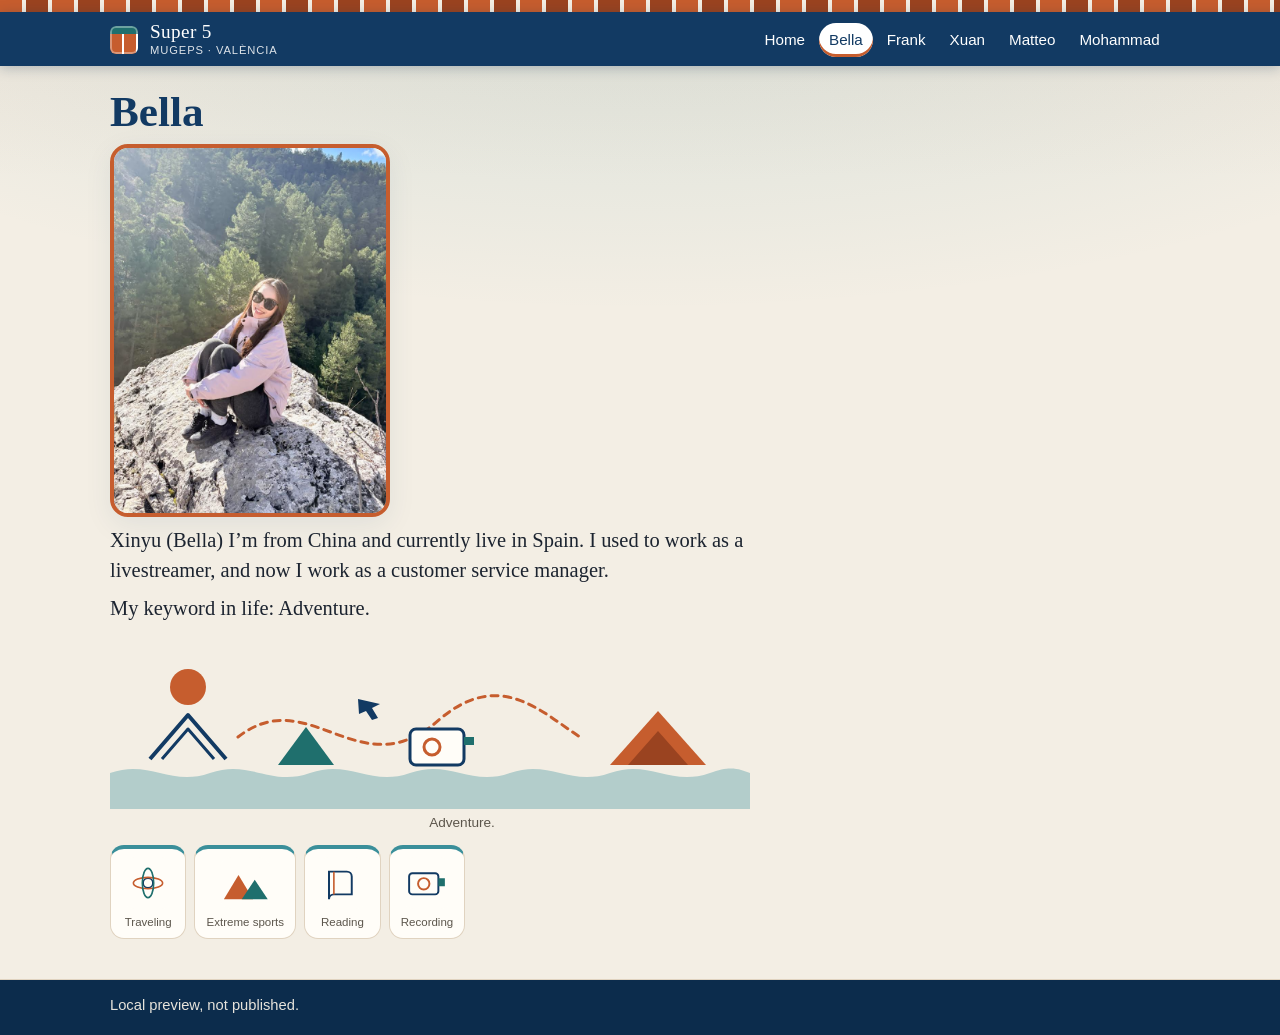
==== bella.html @ 3cc77526 "Publish the Super 5 site" ====
<!DOCTYPE html>
<html lang="en">
<head>
  <meta charset="UTF-8">
  <meta name="viewport" content="width=device-width, initial-scale=1">
  <title>Bella · Super 5</title>
  <link rel="stylesheet" href="styles.css?v=20261003-1500">
</head>
<body>
  <div class="tile-bar" aria-hidden="true"></div>
  <header class="site-header">
    <div class="header-inner">
      <a class="brand" href="index.html">
        <span class="brand-mark" aria-hidden="true"></span>
        <span>
          <span class="brand-name">Super 5</span>
          <span class="brand-sub">MUGEPS · València</span>
        </span>
      </a>
      <nav class="site-nav" aria-label="People">
        <ul>
          <li><a href="index.html">Home</a></li>
          <li><a href="bella.html" aria-current="page">Bella</a></li>
          <li><a href="frank.html">Frank</a></li>
          <li><a href="xuan.html">Xuan</a></li>
          <li><a href="matteo.html">Matteo</a></li>
          <li><a href="mohammed.html">Mohammad</a></li>
        </ul>
      </nav>
    </div>
  </header>

  <main class="wrap">
    <article class="person-page">
      <h1>Bella</h1>
      <img class="face" src="assets/bella-face.png" alt="Bella">
      <p class="voice">Xinyu (Bella) I’m from China and currently live in Spain. I used to work as a livestreamer, and now I work as a customer service manager.</p>
      <p class="voice">My keyword in life: Adventure.</p>
          <svg class="motif" viewBox="0 0 640 168" aria-hidden="true">
      <path d="M0 132 C40 118 60 146 100 132 C140 118 160 146 200 132 C240 118 260 146 300 132 C340 118 360 146 400 132 C440 118 460 146 500 132 C540 118 560 146 600 132 C620 124 630 128 640 132 V168 H0 Z" fill="#3a8f9a" opacity="0.35"/>
      <circle cx="78" cy="46" r="18" fill="#c65d2e"/>
      <path d="M40 118 L78 74 L116 118" fill="none" stroke="#123a63" stroke-width="4" stroke-linejoin="round"/>
      <path d="M52 118 L78 88 L104 118" fill="none" stroke="#123a63" stroke-width="3" stroke-linejoin="round"/>
      <path d="M128 96 C200 40 250 150 330 78 C390 28 430 70 470 96" fill="none" stroke="#c65d2e" stroke-width="3" stroke-dasharray="7 6" stroke-linecap="round"/>
      <path d="M248 58 l22 5 -8 4 6 10 -6 2 -6 -9 -7 3 z" fill="#123a63"/>
      <rect x="300" y="88" width="54" height="36" rx="6" fill="#fffdf8" stroke="#123a63" stroke-width="3"/>
      <circle cx="322" cy="106" r="8" fill="none" stroke="#c65d2e" stroke-width="3"/>
      <path d="M354 96 h10 v8 h-10 z" fill="#1f6f6d"/>
      <path d="M500 124 L548 70 L596 124 Z" fill="#c65d2e"/>
      <path d="M518 124 L548 90 L578 124 Z" fill="#9a4320"/>
      <path d="M168 124 L196 86 L224 124 Z" fill="#1f6f6d"/>
    </svg>
      <p class="icon-hint">Adventure.</p>
<ul class="board-boxes">
        <li><svg role="img" aria-label="Traveling" class="mini" viewBox="0 0 64 64"><circle cx="32" cy="32" r="6" fill="none" stroke="#123a63" stroke-width="2"/><ellipse cx="32" cy="32" rx="18" ry="7" fill="none" stroke="#c65d2e" stroke-width="2"/><ellipse cx="32" cy="32" rx="7" ry="18" fill="none" stroke="#1f6f6d" stroke-width="2"/></svg><span>Traveling</span></li>
        <li><svg role="img" aria-label="Extreme sports" class="mini" viewBox="0 0 64 64"><path d="M6 52 L24 22 L42 52 Z" fill="#c65d2e"/><path d="M28 52 L44 28 L60 52 Z" fill="#1f6f6d"/></svg><span>Extreme sports</span></li>
        <li><svg role="img" aria-label="Reading" class="mini" viewBox="0 0 64 64"><path d="M16 18 h22 a6 6 0 0 1 6 6 v22 H22 a6 6 0 0 0-6 6 z" fill="none" stroke="#123a63" stroke-width="2.4"/><path d="M22 18 v28" stroke="#c65d2e" stroke-width="2"/></svg><span>Reading</span></li>
        <li><svg role="img" aria-label="Recording" class="mini" viewBox="0 0 64 64"><rect x="10" y="20" width="36" height="26" rx="4" fill="#fffdf8" stroke="#123a63" stroke-width="2.4"/><circle cx="28" cy="33" r="7" fill="none" stroke="#c65d2e" stroke-width="2.4"/><path d="M46 26 h8 v10 h-8 z" fill="#1f6f6d"/></svg><span>Recording</span></li>
      </ul>
    </article>
  </main>

  <footer class="site-footer">
    <p>Local preview, not published.</p>
  </footer>

</body>
</html>
---- styles.css ----
:root {
  --sand: #f3eee4;
  --sand-deep: #e7dccb;
  --paper: #fffdf8;
  --ink: #1c2430;
  --muted: #5c564c;
  --blue: #123a63;
  --blue-deep: #0c2c4c;
  --white: #ffffff;
  --tile: #c65d2e;
  --tile-deep: #9a4320;
  --teal: #1f6f6d;
  --teal-soft: #d5ebe7;
  --sea: #3a8f9a;
  --line: #e0d3c0;
  --shadow: 0 8px 28px rgba(18, 58, 99, 0.08);
}

* { box-sizing: border-box; }
html { scroll-behavior: smooth; }

body {
  margin: 0;
  color: var(--ink);
  background:
    radial-gradient(ellipse 80% 40% at 50% -10%, rgba(58, 143, 154, 0.18), transparent),
    linear-gradient(180deg, rgba(198, 93, 46, 0.06), transparent 180px),
    var(--sand);
  font-family: "Segoe UI", "Helvetica Neue", Arial, sans-serif;
  font-size: 1.05rem;
  line-height: 1.55;
}

a { color: var(--blue); }
a:hover { color: var(--tile-deep); }

.tile-bar {
  height: 12px;
  background:
    repeating-linear-gradient(
      90deg,
      var(--tile) 0 22px,
      #f3eee4 22px 26px,
      var(--tile-deep) 26px 48px,
      #f3eee4 48px 52px
    );
}

.site-header {
  background: var(--blue);
  color: var(--white);
  position: sticky;
  top: 0;
  z-index: 40;
  box-shadow: 0 2px 12px rgba(12, 44, 76, 0.25);
}

.header-inner {
  max-width: 1100px;
  margin: 0 auto;
  padding: 0.85rem 1.25rem 0.7rem;
  display: flex;
  flex-wrap: wrap;
  gap: 0.75rem 1.5rem;
  align-items: center;
  justify-content: space-between;
}

.brand {
  display: flex;
  gap: 0.75rem;
  align-items: center;
  color: var(--white);
  text-decoration: none;
}
.brand:hover { color: var(--white); }

.brand-mark {
  width: 42px;
  height: 42px;
  border-radius: 6px;
  background:
    linear-gradient(var(--teal) 0 8px, transparent 8px),
    linear-gradient(90deg, var(--tile) 0 12px, transparent 12px 14px, var(--tile) 14px 26px, transparent 26px 28px, #f2c9a8 28px);
  background-color: var(--white);
  box-shadow: inset 0 0 0 2px rgba(255, 255, 255, 0.35);
  flex: none;
}

.brand-name {
  display: block;
  font-family: Palatino, "Palatino Linotype", Georgia, serif;
  font-size: 1.45rem;
  letter-spacing: 0.02em;
  line-height: 1.1;
}
.brand-sub {
  display: block;
  font-size: 0.78rem;
  letter-spacing: 0.08em;
  text-transform: uppercase;
  opacity: 0.85;
}

.site-nav ul {
  display: flex;
  flex-wrap: wrap;
  gap: 0.35rem 0.2rem;
  list-style: none;
  margin: 0;
  padding: 0;
}
.site-nav a {
  color: var(--white);
  text-decoration: none;
  display: inline-block;
  padding: 0.35rem 0.65rem;
  border-radius: 999px;
  font-size: 0.95rem;
}
.site-nav a:hover { background: rgba(255, 255, 255, 0.12); color: var(--white); }
.site-nav a[aria-current="page"] {
  background: var(--white);
  color: var(--blue);
  box-shadow: inset 0 -3px 0 var(--tile);
}

.wrap {
  max-width: 1100px;
  margin: 0 auto;
  padding: 1.25rem 1.25rem 2.5rem;
}

/* —— Home: group photo first —— */
.group-hero {
  margin: 0 0 1.25rem;
  border-radius: 18px;
  overflow: hidden;
  border: 1px solid var(--line);
  box-shadow: var(--shadow);
  background: var(--paper);
  position: relative;
}
.group-hero img {
  display: block;
  width: 100%;
  height: auto;
  max-height: min(72vh, 640px);
  object-fit: cover;
  object-position: center 28%;
}
.group-hero .caption {
  position: absolute;
  left: 0; right: 0; bottom: 0;
  padding: 1.4rem 1.25rem 1rem;
  background: linear-gradient(transparent, rgba(12, 44, 76, 0.82));
  color: var(--white);
}
.group-hero .caption h1 {
  margin: 0;
  color: var(--white);
  font-size: clamp(1.8rem, 4vw, 2.6rem);
}
.group-hero .caption p {
  margin: 0.35rem 0 0;
  opacity: 0.95;
  max-width: 40rem;
}

.team-intro {
  background: var(--paper);
  border: 1px solid var(--line);
  border-radius: 14px;
  padding: 1.1rem 1.3rem;
  margin-bottom: 1.25rem;
  border-left: 6px solid var(--teal);
}
.team-intro p { margin: 0.35rem 0 0; }
.team-intro p:first-child { margin-top: 0; }
.credit-line {
  margin-top: 0.85rem;
  padding: 0.75rem 0.9rem;
  background: var(--teal-soft);
  border-radius: 10px;
  font-size: 0.98rem;
  color: var(--blue-deep);
}

/* People cards */
.people-grid {
  display: grid;
  grid-template-columns: repeat(auto-fit, minmax(190px, 1fr));
  gap: 1rem;
  margin: 0;
  padding: 0;
  list-style: none;
}
.person-card {
  display: flex;
  flex-direction: column;
  align-items: center;
  text-align: center;
  text-decoration: none;
  color: var(--ink);
  background: var(--paper);
  border: 1px solid var(--line);
  border-radius: 16px;
  padding: 1.15rem 0.9rem 1rem;
  box-shadow: var(--shadow);
  transition: transform 0.15s ease, border-color 0.15s ease;
}
.person-card:hover {
  transform: translateY(-3px);
  border-color: var(--tile);
  color: var(--ink);
}
.person-card .mono {
  width: 72px;
  height: 72px;
  border-radius: 50%;
  display: grid;
  place-items: center;
  font-family: Palatino, Georgia, serif;
  font-size: 1.35rem;
  color: var(--white);
  background: var(--blue);
  border: 3px solid var(--tile);
  margin-bottom: 0.7rem;
}
.person-card .mono.b { background: #1a4a72; }
.person-card .mono.x { background: #0e5a58; }
.person-card .mono.m { background: #8a3d1a; }
.person-card .mono.h { background: #123a63; }
.person-card .mono.f { background: #2a6b74; }
.person-card .who {
  font-family: Palatino, Georgia, serif;
  color: var(--blue);
  font-size: 1.2rem;
  font-weight: 600;
}
.person-card .aka { color: var(--muted); font-size: 0.9rem; margin-top: 0.15rem; }
.person-card .tagline {
  margin-top: 0.45rem;
  font-size: 0.88rem;
  color: var(--muted);
  line-height: 1.35;
}
.person-card .go {
  margin-top: 0.65rem;
  font-size: 0.85rem;
  font-weight: 700;
  color: var(--tile);
  letter-spacing: 0.04em;
  text-transform: uppercase;
}

.section-label {
  font-family: Palatino, Georgia, serif;
  color: var(--blue);
  font-size: 1.5rem;
  margin: 1.6rem 0 0.75rem;
}

/* Task cards — short & visual */
.task-grid {
  display: grid;
  grid-template-columns: repeat(auto-fit, minmax(260px, 1fr));
  gap: 1rem;
}
.task-card {
  background: var(--paper);
  border: 1px solid var(--line);
  border-radius: 16px;
  padding: 1.1rem 1.15rem 1.15rem;
  border-top: 5px solid var(--tile);
  box-shadow: var(--shadow);
  display: flex;
  flex-direction: column;
  gap: 0.55rem;
}
.task-card .num {
  font-family: Palatino, Georgia, serif;
  color: var(--tile);
  font-size: 1.6rem;
  line-height: 1;
}
.task-card h3 {
  margin: 0;
  font-size: 1.15rem;
  color: var(--blue);
}
.task-card ul {
  margin: 0;
  padding-left: 1.1rem;
  color: var(--ink);
  font-size: 0.95rem;
}
.task-card li { margin: 0.2rem 0; }
.task-card .risks {
  margin-top: auto;
  padding: 0.5rem 0.65rem;
  background: #f8ebe3;
  border-radius: 8px;
  font-size: 0.88rem;
  color: var(--tile-deep);
}

/* Member pages */
.member-hero {
  display: grid;
  grid-template-columns: 1fr;
  gap: 1rem;
  margin-bottom: 1.25rem;
}
@media (min-width: 720px) {
  .member-hero {
    grid-template-columns: 1.1fr 0.9fr;
    align-items: stretch;
  }
}
.member-face {
  background: var(--paper);
  border: 1px solid var(--line);
  border-radius: 16px;
  overflow: hidden;
  box-shadow: var(--shadow);
  position: relative;
  min-height: 220px;
}
.member-face img {
  display: block;
  width: 100%;
  height: 100%;
  min-height: 240px;
  object-fit: cover;
  object-position: center 30%;
}
.member-face .face-note {
  position: absolute;
  bottom: 0; left: 0; right: 0;
  padding: 0.55rem 0.8rem;
  background: rgba(12, 44, 76, 0.75);
  color: #fff;
  font-size: 0.85rem;
}
.member-id {
  background: var(--paper);
  border: 1px solid var(--line);
  border-radius: 16px;
  padding: 1.25rem 1.3rem;
  box-shadow: var(--shadow);
  border-top: 6px solid var(--teal);
  display: flex;
  flex-direction: column;
  justify-content: center;
}
.member-id .mono-row {
  display: flex;
  gap: 1rem;
  align-items: center;
}
.monogram {
  width: 84px;
  height: 84px;
  border-radius: 50%;
  background: var(--blue);
  color: var(--white);
  display: grid;
  place-items: center;
  font-family: Palatino, Georgia, serif;
  font-size: 1.55rem;
  letter-spacing: 0.04em;
  border: 4px solid var(--tile);
  flex: none;
}
.kicker {
  margin: 0;
  color: var(--teal);
  letter-spacing: 0.08em;
  text-transform: uppercase;
  font-size: 0.78rem;
  font-weight: 700;
}
h1, h2, h3 {
  font-family: Palatino, "Palatino Linotype", Georgia, serif;
  color: var(--blue);
  line-height: 1.2;
  font-weight: 600;
}
h1 { margin: 0 0 0.25rem; font-size: 2rem; }
h2 { margin: 0 0 0.75rem; font-size: 1.4rem; }
.lede { margin: 0; color: var(--muted); }
.builder {
  background: var(--teal-soft);
  border-left: 4px solid var(--teal);
  padding: 0.7rem 0.85rem;
  border-radius: 0 10px 10px 0;
  margin: 1rem 0 0;
  font-size: 0.95rem;
}
.builder a { font-weight: 600; }

.panel {
  margin-top: 1.15rem;
  background: var(--paper);
  border: 1px solid var(--line);
  border-radius: 16px;
  padding: 1.2rem 1.25rem 1.3rem;
  box-shadow: var(--shadow);
}

/* —— Mind-maps —— */
.mindmap {
  position: relative;
  padding: 0.5rem 0 0.25rem;
}
.mm-path {
  display: flex;
  flex-wrap: wrap;
  align-items: center;
  gap: 0.35rem 0;
  justify-content: center;
  margin: 0.5rem 0 1rem;
}
.mm-node {
  display: inline-flex;
  align-items: center;
  justify-content: center;
  text-align: center;
  padding: 0.55rem 0.85rem;
  border-radius: 12px;
  background: var(--blue);
  color: var(--white);
  font-weight: 600;
  font-size: 0.92rem;
  line-height: 1.25;
  max-width: 11rem;
  box-shadow: 0 2px 0 rgba(0,0,0,0.08);
}
.mm-node.hub {
  background: var(--tile);
  font-size: 1rem;
  max-width: 13rem;
  padding: 0.7rem 1rem;
}
.mm-node.soft {
  background: var(--teal);
}
.mm-node.light {
  background: var(--sand-deep);
  color: var(--blue-deep);
  border: 1px solid var(--line);
  font-weight: 500;
}
.mm-arrow {
  color: var(--tile);
  font-size: 1.35rem;
  font-weight: 700;
  padding: 0 0.25rem;
  flex: none;
}
.mm-branches {
  display: flex;
  flex-wrap: wrap;
  gap: 0.5rem;
  justify-content: center;
  margin: 0.4rem 0 0.6rem;
}
.mm-branch {
  background: var(--sand);
  border: 1px solid var(--line);
  border-radius: 999px;
  padding: 0.35rem 0.8rem;
  font-size: 0.9rem;
  color: var(--blue-deep);
}
.mm-branch.accent {
  background: #f8ebe3;
  border-color: #e8c4ae;
  color: var(--tile-deep);
}
.mm-label {
  text-align: center;
  font-size: 0.8rem;
  letter-spacing: 0.06em;
  text-transform: uppercase;
  color: var(--muted);
  font-weight: 700;
  margin: 0.85rem 0 0.35rem;
}
.mm-rail {
  display: grid;
  gap: 0;
  margin: 0.5rem auto;
  max-width: 520px;
}
.mm-step {
  display: grid;
  grid-template-columns: 36px 1fr;
  gap: 0.75rem;
  align-items: stretch;
}
.mm-step .rail {
  display: flex;
  flex-direction: column;
  align-items: center;
}
.mm-step .dot {
  width: 16px;
  height: 16px;
  border-radius: 50%;
  background: var(--tile);
  border: 3px solid var(--paper);
  box-shadow: 0 0 0 2px var(--tile);
  flex: none;
  z-index: 1;
}
.mm-step .line {
  width: 3px;
  flex: 1;
  min-height: 18px;
  background: var(--sand-deep);
}
.mm-step:last-child .line { display: none; }
.mm-step .card {
  background: var(--sand);
  border: 1px solid var(--line);
  border-radius: 12px;
  padding: 0.55rem 0.85rem;
  margin-bottom: 0.55rem;
  font-weight: 600;
  color: var(--blue-deep);
}
.mm-step .card small {
  display: block;
  font-weight: 500;
  color: var(--muted);
  margin-top: 0.15rem;
}
.interest-cloud {
  display: flex;
  flex-wrap: wrap;
  gap: 0.45rem;
  justify-content: center;
  margin-top: 0.5rem;
}
.interest-cloud span {
  background: var(--teal-soft);
  color: var(--teal);
  border: 1px solid #b7d9d4;
  border-radius: 999px;
  padding: 0.35rem 0.75rem;
  font-size: 0.9rem;
  font-weight: 600;
}
.interest-cloud span.wide {
  background: var(--sand);
  color: var(--blue);
  border-color: var(--line);
}
blockquote.quote {
  margin: 1rem 0 0;
  padding: 0.9rem 1.1rem;
  background: var(--sand);
  border-left: 4px solid var(--tile);
  font-family: Palatino, Georgia, serif;
  font-size: 1.3rem;
  color: var(--blue-deep);
}

.chips {
  display: flex;
  flex-wrap: wrap;
  gap: 0.4rem;
  margin: 0.4rem 0 0;
  padding: 0;
  list-style: none;
}
.chips li {
  background: var(--sand);
  border: 1px solid var(--line);
  border-radius: 999px;
  padding: 0.25rem 0.75rem;
  font-size: 0.95rem;
}

/* —— Interactive map —— */
.map-controls {
  display: flex;
  flex-wrap: wrap;
  gap: 0.5rem;
  align-items: center;
  margin: 0.5rem 0 0.75rem;
}
.map-controls button {
  appearance: none;
  border: 1px solid var(--line);
  background: var(--sand);
  color: var(--blue-deep);
  border-radius: 999px;
  padding: 0.4rem 0.9rem;
  font: inherit;
  font-size: 0.92rem;
  font-weight: 600;
  cursor: pointer;
}
.map-controls button:hover { border-color: var(--tile); }
.map-controls button.active {
  background: var(--blue);
  color: var(--white);
  border-color: var(--blue);
}
.map-controls button.zoom {
  width: 2.2rem;
  height: 2.2rem;
  padding: 0;
  border-radius: 8px;
  font-size: 1.2rem;
  line-height: 1;
}
.map-stage {
  position: relative;
  overflow: hidden;
  background: #d7eeeb;
  border: 1px solid var(--line);
  border-radius: 14px;
  height: min(62vh, 520px);
  cursor: grab;
  touch-action: none;
  user-select: none;
}
.map-stage.dragging { cursor: grabbing; }
.map-stage svg {
  display: block;
  width: 100%;
  height: 100%;
  transform-origin: 0 0;
}
.map-tooltip {
  position: absolute;
  pointer-events: none;
  z-index: 5;
  background: rgba(12, 44, 76, 0.92);
  color: #fff;
  padding: 0.45rem 0.7rem;
  border-radius: 8px;
  font-size: 0.88rem;
  max-width: 220px;
  transform: translate(-50%, calc(-100% - 10px));
  opacity: 0;
  transition: opacity 0.12s ease;
  box-shadow: 0 4px 14px rgba(0,0,0,0.2);
}
.map-tooltip.show { opacity: 1; }
.map-tooltip .kind {
  display: block;
  font-size: 0.72rem;
  letter-spacing: 0.06em;
  text-transform: uppercase;
  opacity: 0.8;
  margin-bottom: 0.1rem;
}
.map-stage.layer-lived .visit-layer { display: none; }
.map-stage.layer-visits .lived-layer { display: none; }
.map-stage circle.place {
  cursor: pointer;
  transition: r 0.12s ease;
}
.map-stage circle.place:hover,
.map-stage circle.place:focus {
  stroke-width: 2.5;
}
.legend {
  display: flex;
  flex-wrap: wrap;
  gap: 0.8rem 1.2rem;
  margin: 0.7rem 0 0;
  padding: 0;
  list-style: none;
  color: var(--muted);
  font-size: 0.95rem;
}
.swatch {
  display: inline-block;
  width: 1.1rem;
  height: 0.35rem;
  margin-right: 0.35rem;
  vertical-align: middle;
  border-radius: 2px;
}
.swatch.lived { background: #0c3d73; }
.swatch.visit { background: transparent; border-top: 2px dashed #1f6f6d; height: 0; width: 1.3rem; }
.dot-legend {
  display: inline-block;
  width: 0.65rem;
  height: 0.65rem;
  border-radius: 50%;
  margin-right: 0.35rem;
  vertical-align: middle;
}
.dot-legend.lived { background: #c65d2e; }
.dot-legend.visit { background: #1f6f6d; }
.note { color: var(--muted); font-size: 0.95rem; }
.visit-list details {
  margin-top: 0.75rem;
  border: 1px solid var(--line);
  border-radius: 10px;
  padding: 0.5rem 0.85rem;
  background: var(--sand);
}
.visit-list summary {
  cursor: pointer;
  font-weight: 700;
  color: var(--blue);
}
.visit-list ol {
  margin: 0.5rem 0 0.25rem;
  padding-left: 1.2rem;
  font-size: 0.92rem;
}
.visit-list li { margin: 0.2rem 0; }

.site-footer {
  border-top: 1px solid var(--line);
  background: var(--blue-deep);
  color: #f3eee4;
}
.site-footer p {
  max-width: 1100px;
  margin: 0 auto;
  padding: 0.9rem 1.25rem 1.1rem;
  font-size: 0.92rem;
}
.site-footer strong { color: var(--white); font-weight: 600; }

@media (max-width: 560px) {
  .mm-node { max-width: 9rem; font-size: 0.85rem; }
  .group-hero img { max-height: 48vh; }
}

/* —— One calm page —— */
.site-header .header-inner {
  padding: 0.55rem 1.25rem 0.45rem;
}
.brand-mark {
  width: 28px;
  height: 28px;
}
.brand-name { font-size: 1.2rem; }
.brand-sub { font-size: 0.7rem; }

.group-hero {
  margin: 0.35rem 0 2.2rem;
  border-radius: 20px;
}
.group-hero img {
  max-height: none;
  height: auto;
  object-fit: contain;
  object-position: center;
}

.members {
  display: flex;
  flex-direction: column;
  gap: 1.35rem;
}
section.member {
  scroll-margin-top: 4.5rem;
  background: var(--paper);
  border: 1px solid var(--line);
  border-radius: 18px;
  padding: 1.35rem 1.4rem 1.45rem;
  box-shadow: none;
  border-left: 5px solid var(--tile);
}
section.member h2 {
  margin: 0 0 0.45rem;
  font-size: 1.65rem;
}
.voice {
  margin: 0.35rem 0 0;
  max-width: 40rem;
  font-family: Palatino, "Palatino Linotype", Georgia, serif;
  font-size: 1.2rem;
  line-height: 1.45;
  color: var(--ink);
}
section.member .chips {
  margin-top: 0.85rem;
  justify-content: flex-start;
}
section.member .chips li {
  background: #f8ebe3;
  border-color: #e8c4ae;
  color: var(--tile-deep);
  font-weight: 600;
}
.travel {
  margin-top: 1.35rem;
  padding-top: 0.4rem;
}
.travel h3 {
  margin: 0 0 0.2rem;
  font-size: 1.15rem;
}
.travel .note { margin: 0 0 0.7rem; }

.together {
  margin-top: 2.6rem;
  scroll-margin-top: 4.5rem;
}
.together > h2 {
  font-size: 1.7rem;
  margin-bottom: 0.9rem;
}
.fact-row {
  display: grid;
  grid-template-columns: 1fr;
  gap: 0.85rem;
}
@media (min-width: 800px) {
  .fact-row { grid-template-columns: repeat(3, 1fr); }
}
.fact {
  background: var(--paper);
  border-radius: 16px;
  padding: 1rem 1.05rem 1.1rem;
  border: 1px solid var(--line);
  border-top: 4px solid var(--sea);
}
.fact h3 {
  margin: 0 0 0.45rem;
  font-size: 1.05rem;
  line-height: 1.3;
}
.fact p {
  margin: 0;
  color: var(--ink);
}
.slide-links {
  margin: 1.15rem 0 0;
  display: flex;
  flex-wrap: wrap;
  gap: 0.4rem 1.4rem;
}
.slide-links a {
  font-family: Palatino, Georgia, serif;
  font-size: 1.15rem;
}

.site-footer p { opacity: 0.95; }

/* team arrival + person pages */
.arrive {
  margin: 0 0 1.5rem;
}
.arrive .greet {
  margin: 0;
  font-family: Palatino, "Palatino Linotype", Georgia, serif;
  font-size: clamp(2.1rem, 5vw, 3.4rem);
  line-height: 1.05;
  color: var(--blue);
}
.arrive .who {
  margin: 0.45rem 0 0;
  max-width: 40rem;
  font-size: 1.15rem;
}
.arrive .welcome {
  margin: 0.15rem 0 0;
  font-family: Palatino, "Palatino Linotype", Georgia, serif;
  font-size: 1.45rem;
  color: var(--teal);
}

.members {
  display: grid;
  grid-template-columns: repeat(5, minmax(0, 1fr));
  gap: 0.75rem;
  align-items: stretch;
}
section.member {
  display: flex;
  flex-direction: column;
  min-width: 0;
  padding: 0.9rem 0.8rem 1rem;
}
section.member h2 {
  font-size: 1.15rem;
}
.members .voice {
  font-size: 0.98rem;
}
.members a.more {
  margin-top: auto;
  padding-top: 0.75rem;
  font-weight: 700;
  color: var(--tile-deep);
  text-decoration: none;
}
.members a.more:hover { text-decoration: underline; }

.photo-note,
.no-photo {
  margin: 0.55rem 0 0;
  color: var(--muted);
  font-size: 0.92rem;
}
.no-photo {
  display: inline-block;
  padding: 0.65rem 0.85rem;
  border: 1px dashed var(--line);
  border-radius: 12px;
  background: var(--paper);
}

.person-page { max-width: 44rem; }
.person-page h1 { font-size: clamp(2rem, 4vw, 2.7rem); }
.person-page .voice { font-size: 1.28rem; margin-top: 0.55rem; }
.face {
  display: block;
  width: min(100%, 280px);
  aspect-ratio: 3 / 4;
  height: auto;
  object-fit: cover;
  object-position: center 18%;
  margin: 0.35rem 0 0.4rem;
  border-radius: 18px;
  border: 4px solid var(--tile);
  box-shadow: var(--shadow);
}
.motif {
  display: block;
  width: min(100%, 640px);
  height: auto;
  margin-top: 1.1rem;
}
.icon-cluster {
  display: flex;
  flex-wrap: wrap;
  gap: 0.7rem 0.85rem;
  margin-top: 1.15rem;
  align-items: flex-start;
}
.icon {
  margin: 0;
  display: flex;
  flex-direction: column;
  align-items: center;
  gap: 0.2rem;
  width: 4.4rem;
}
.icon figcaption,
.icon-hint {
  margin: 0;
  font-size: 0.72rem;
  line-height: 1.2;
  color: var(--muted);
  text-align: center;
}
.icon-hint { margin-top: 0.35rem; font-size: 0.85rem; }
.glyph {
  width: 58px;
  height: 58px;
  background: var(--paper);
  border: 1px solid var(--line);
  border-radius: 16px;
  box-shadow: var(--shadow);
}
.person-page .travel { margin-top: 1.6rem; }

@media (max-width: 980px) {
  .members { grid-template-columns: repeat(2, minmax(0, 1fr)); }
}
@media (max-width: 640px) {
  .members { grid-template-columns: 1fr; }
}

.board-boxes {
  display: flex;
  flex-wrap: wrap;
  gap: 0.5rem;
  margin: 0.85rem 0 0;
  padding: 0;
  list-style: none;
}
.board-boxes li {
  margin: 0;
  background: var(--paper);
  border: 1px solid var(--line);
  border-top: 4px solid var(--sea);
  border-radius: 14px;
  padding: 0.5rem 0.7rem;
  font-size: 0.95rem;
}
.member .board-boxes { margin-top: 0.55rem; }
.member .board-boxes li { font-size: 0.82rem; padding: 0.35rem 0.5rem; }
.mind { margin-top: 1.35rem; }
.mind h2 { font-size: 1.25rem; margin: 0.9rem 0 0.3rem; }
.mind p { margin: 0.25rem 0; }

.board-boxes li {
  display: flex;
  align-items: center;
  gap: 0.45rem;
}
.mini {
  width: 52px;
  height: 52px;
  flex: none;
  background: var(--paper);
  border-radius: 14px;
}
.mind h2 {
  display: flex;
  align-items: center;
  gap: 0.45rem;
}
.mind h2 .mini { width: 32px; height: 32px; }

.mind-node { margin: 0.8rem 0 0.2rem; }
.mind-node .mini { width: 58px; height: 58px; }

.board-boxes li { flex-direction: column; }
.board-boxes li span, .mind-node span {
  font-size: 0.72rem;
  line-height: 1.2;
  color: var(--muted);
  text-align: center;
  max-width: 6.2rem;
}
.mind-node { display: flex; flex-direction: column; align-items: flex-start; gap: 0.15rem; }
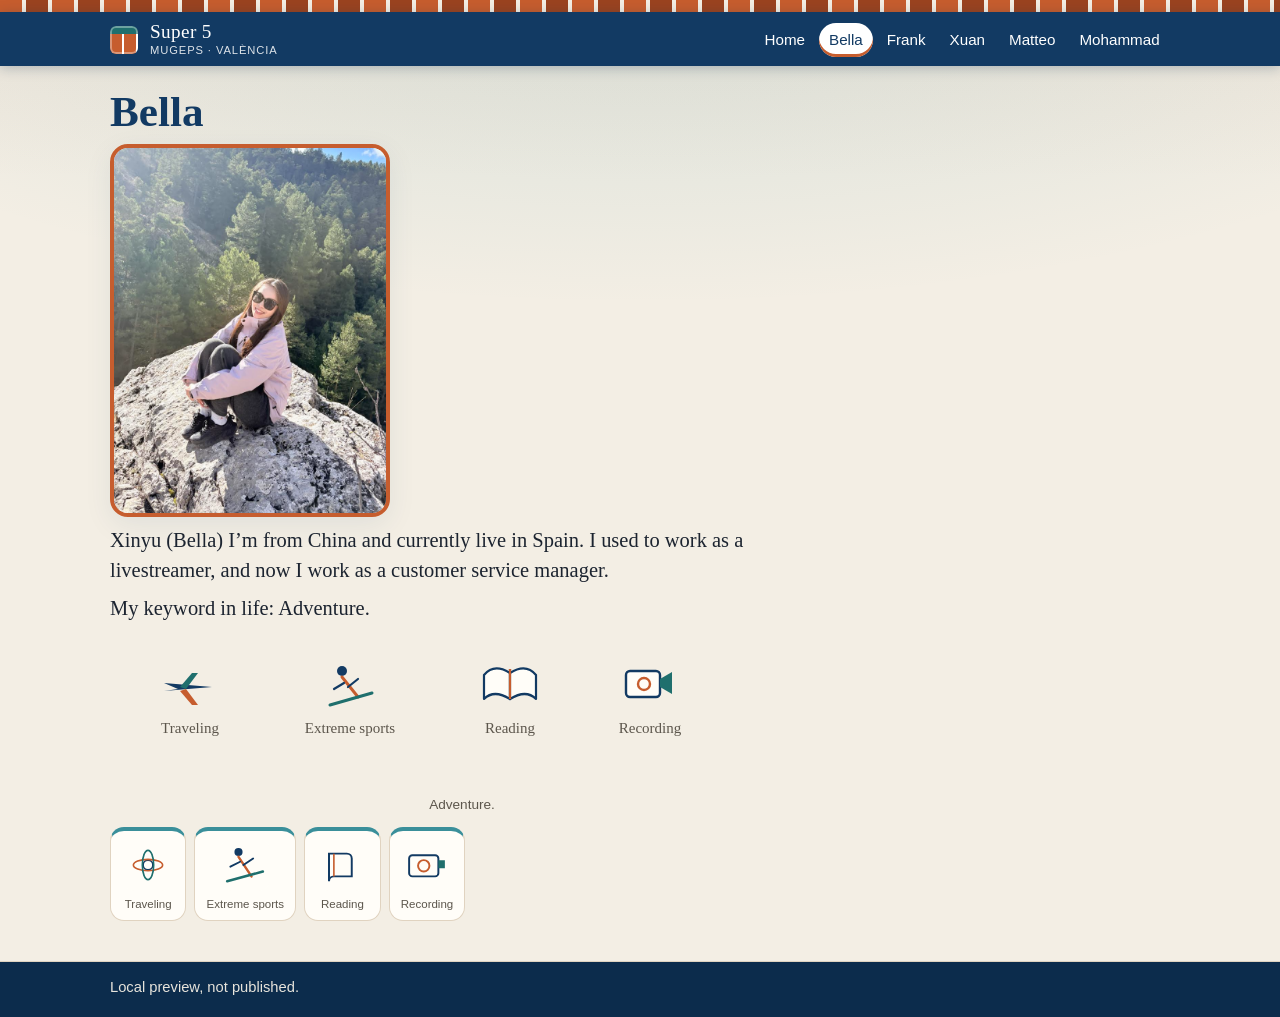
==== commit 65684281: "Use clearer icons on Bella's page" ====
--- a/bella.html
+++ b/bella.html
@@ -36,24 +36,38 @@
       <img class="face" src="assets/bella-face.png" alt="Bella">
       <p class="voice">Xinyu (Bella) I’m from China and currently live in Spain. I used to work as a livestreamer, and now I work as a customer service manager.</p>
       <p class="voice">My keyword in life: Adventure.</p>
-          <svg class="motif" viewBox="0 0 640 168" aria-hidden="true">
-      <path d="M0 132 C40 118 60 146 100 132 C140 118 160 146 200 132 C240 118 260 146 300 132 C340 118 360 146 400 132 C440 118 460 146 500 132 C540 118 560 146 600 132 C620 124 630 128 640 132 V168 H0 Z" fill="#3a8f9a" opacity="0.35"/>
-      <circle cx="78" cy="46" r="18" fill="#c65d2e"/>
-      <path d="M40 118 L78 74 L116 118" fill="none" stroke="#123a63" stroke-width="4" stroke-linejoin="round"/>
-      <path d="M52 118 L78 88 L104 118" fill="none" stroke="#123a63" stroke-width="3" stroke-linejoin="round"/>
-      <path d="M128 96 C200 40 250 150 330 78 C390 28 430 70 470 96" fill="none" stroke="#c65d2e" stroke-width="3" stroke-dasharray="7 6" stroke-linecap="round"/>
-      <path d="M248 58 l22 5 -8 4 6 10 -6 2 -6 -9 -7 3 z" fill="#123a63"/>
-      <rect x="300" y="88" width="54" height="36" rx="6" fill="#fffdf8" stroke="#123a63" stroke-width="3"/>
-      <circle cx="322" cy="106" r="8" fill="none" stroke="#c65d2e" stroke-width="3"/>
-      <path d="M354 96 h10 v8 h-10 z" fill="#1f6f6d"/>
-      <path d="M500 124 L548 70 L596 124 Z" fill="#c65d2e"/>
-      <path d="M518 124 L548 90 L578 124 Z" fill="#9a4320"/>
-      <path d="M168 124 L196 86 L224 124 Z" fill="#1f6f6d"/>
+          <svg class="motif" viewBox="0 0 640 150" aria-hidden="true">
+      <g transform="translate(80 48)" fill="#123a63">
+        <path d="M-26 2 L22 -2 L-26 -6 L-12 0 Z"/>
+        <path d="M-4 0 L8 16 L2 16 L-10 2 Z" fill="#c65d2e"/>
+        <path d="M-4 0 L8 -16 L2 -16 L-10 -2 Z" fill="#1f6f6d"/>
+      </g>
+      <text x="80" y="92" text-anchor="middle" font-size="15" fill="#5c564c" font-family="Georgia, serif">Traveling</text>
+      <g transform="translate(240 46)" fill="none" stroke-linecap="round" stroke-linejoin="round">
+        <circle cx="-8" cy="-16" r="5" fill="#123a63" stroke="none"/>
+        <path d="M-8 -10 L8 10" stroke="#c65d2e" stroke-width="3"/>
+        <path d="M-6 -4 L-16 2 M-2 0 L8 -8" stroke="#123a63" stroke-width="2.2"/>
+        <path d="M-20 18 L22 6" stroke="#1f6f6d" stroke-width="3"/>
+      </g>
+      <text x="240" y="92" text-anchor="middle" font-size="15" fill="#5c564c" font-family="Georgia, serif">Extreme sports</text>
+      <g transform="translate(400 42)" fill="#fffdf8" stroke="#123a63" stroke-width="2.2" stroke-linejoin="round">
+        <path d="M0 -14 v30"/>
+        <path d="M0 -10 Q-16 -20 -26 -8 v24 Q-16 6 0 16 Z"/>
+        <path d="M0 -10 Q16 -20 26 -8 v24 Q16 6 0 16 Z"/>
+        <path d="M0 -14 v30" stroke="#c65d2e"/>
+      </g>
+      <text x="400" y="92" text-anchor="middle" font-size="15" fill="#5c564c" font-family="Georgia, serif">Reading</text>
+      <g transform="translate(540 44)">
+        <rect x="-24" y="-14" width="34" height="26" rx="4" fill="#fffdf8" stroke="#123a63" stroke-width="2.4"/>
+        <circle cx="-6" cy="-1" r="6" fill="none" stroke="#c65d2e" stroke-width="2.4"/>
+        <path d="M10 -6 l12 -7 v22 l-12 -7 z" fill="#1f6f6d"/>
+      </g>
+      <text x="540" y="92" text-anchor="middle" font-size="15" fill="#5c564c" font-family="Georgia, serif">Recording</text>
     </svg>
       <p class="icon-hint">Adventure.</p>
 <ul class="board-boxes">
         <li><svg role="img" aria-label="Traveling" class="mini" viewBox="0 0 64 64"><circle cx="32" cy="32" r="6" fill="none" stroke="#123a63" stroke-width="2"/><ellipse cx="32" cy="32" rx="18" ry="7" fill="none" stroke="#c65d2e" stroke-width="2"/><ellipse cx="32" cy="32" rx="7" ry="18" fill="none" stroke="#1f6f6d" stroke-width="2"/></svg><span>Traveling</span></li>
-        <li><svg role="img" aria-label="Extreme sports" class="mini" viewBox="0 0 64 64"><path d="M6 52 L24 22 L42 52 Z" fill="#c65d2e"/><path d="M28 52 L44 28 L60 52 Z" fill="#1f6f6d"/></svg><span>Extreme sports</span></li>
+        <li><svg role="img" aria-label="Extreme sports" class="mini" viewBox="0 0 64 64"><circle cx="24" cy="16" r="5" fill="#123a63"/><path d="M24 22 L40 46" fill="none" stroke="#c65d2e" stroke-width="3" stroke-linecap="round"/><path d="M26 28 L14 34 M30 32 L42 24" fill="none" stroke="#123a63" stroke-width="2.4" stroke-linecap="round"/><path d="M10 52 L54 40" fill="none" stroke="#1f6f6d" stroke-width="3" stroke-linecap="round"/></svg><span>Extreme sports</span></li>
         <li><svg role="img" aria-label="Reading" class="mini" viewBox="0 0 64 64"><path d="M16 18 h22 a6 6 0 0 1 6 6 v22 H22 a6 6 0 0 0-6 6 z" fill="none" stroke="#123a63" stroke-width="2.4"/><path d="M22 18 v28" stroke="#c65d2e" stroke-width="2"/></svg><span>Reading</span></li>
         <li><svg role="img" aria-label="Recording" class="mini" viewBox="0 0 64 64"><rect x="10" y="20" width="36" height="26" rx="4" fill="#fffdf8" stroke="#123a63" stroke-width="2.4"/><circle cx="28" cy="33" r="7" fill="none" stroke="#c65d2e" stroke-width="2.4"/><path d="M46 26 h8 v10 h-8 z" fill="#1f6f6d"/></svg><span>Recording</span></li>
       </ul>
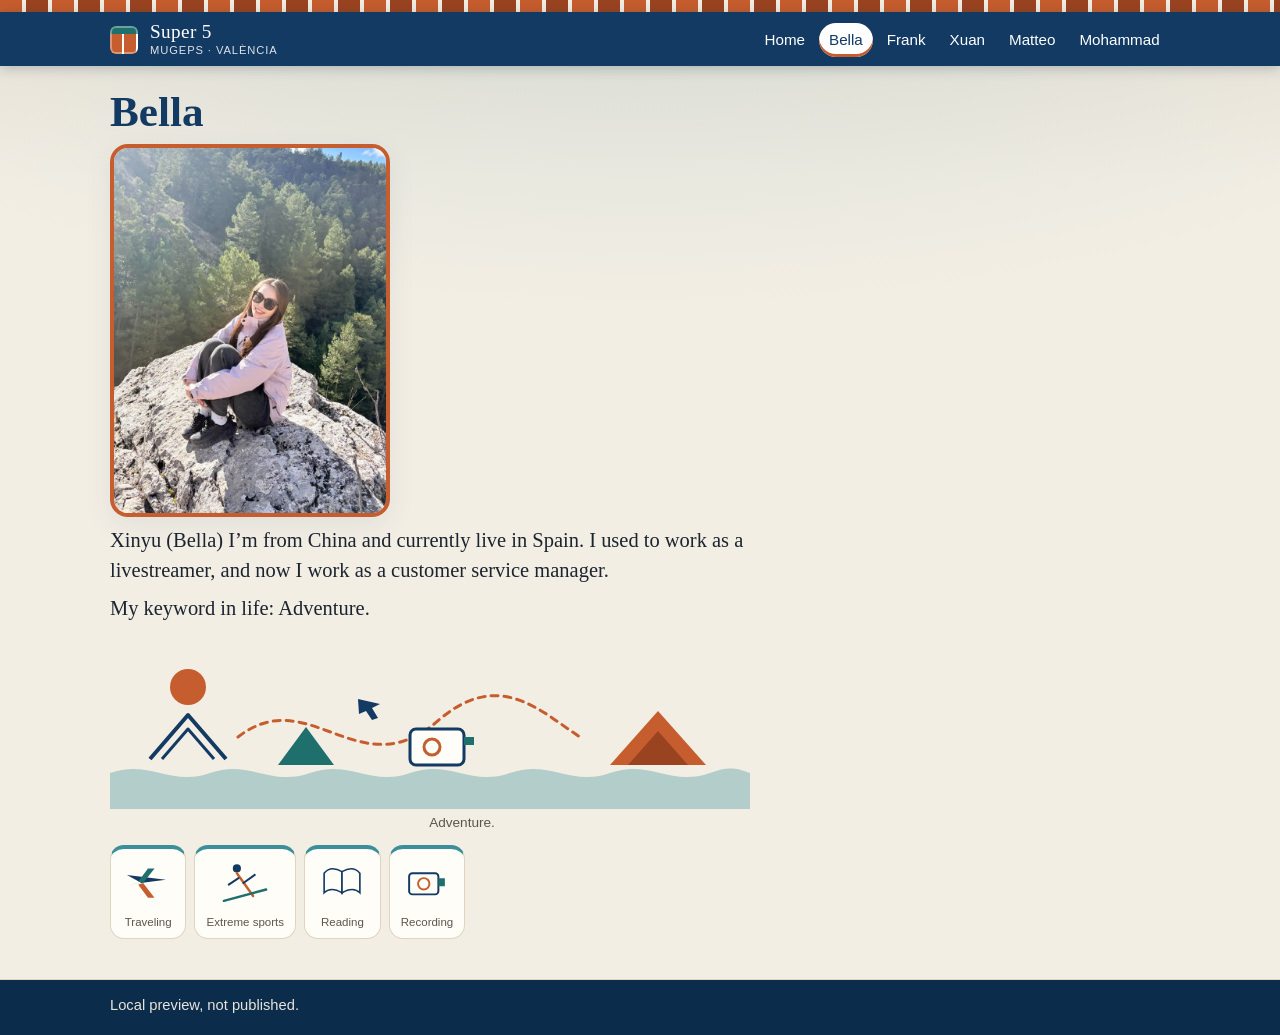
==== commit 88706df9: "Swap clearer icons in place without moving the layouts" ====
--- a/bella.html
+++ b/bella.html
@@ -36,39 +36,25 @@
       <img class="face" src="assets/bella-face.png" alt="Bella">
       <p class="voice">Xinyu (Bella) I’m from China and currently live in Spain. I used to work as a livestreamer, and now I work as a customer service manager.</p>
       <p class="voice">My keyword in life: Adventure.</p>
-          <svg class="motif" viewBox="0 0 640 150" aria-hidden="true">
-      <g transform="translate(80 48)" fill="#123a63">
-        <path d="M-26 2 L22 -2 L-26 -6 L-12 0 Z"/>
-        <path d="M-4 0 L8 16 L2 16 L-10 2 Z" fill="#c65d2e"/>
-        <path d="M-4 0 L8 -16 L2 -16 L-10 -2 Z" fill="#1f6f6d"/>
-      </g>
-      <text x="80" y="92" text-anchor="middle" font-size="15" fill="#5c564c" font-family="Georgia, serif">Traveling</text>
-      <g transform="translate(240 46)" fill="none" stroke-linecap="round" stroke-linejoin="round">
-        <circle cx="-8" cy="-16" r="5" fill="#123a63" stroke="none"/>
-        <path d="M-8 -10 L8 10" stroke="#c65d2e" stroke-width="3"/>
-        <path d="M-6 -4 L-16 2 M-2 0 L8 -8" stroke="#123a63" stroke-width="2.2"/>
-        <path d="M-20 18 L22 6" stroke="#1f6f6d" stroke-width="3"/>
-      </g>
-      <text x="240" y="92" text-anchor="middle" font-size="15" fill="#5c564c" font-family="Georgia, serif">Extreme sports</text>
-      <g transform="translate(400 42)" fill="#fffdf8" stroke="#123a63" stroke-width="2.2" stroke-linejoin="round">
-        <path d="M0 -14 v30"/>
-        <path d="M0 -10 Q-16 -20 -26 -8 v24 Q-16 6 0 16 Z"/>
-        <path d="M0 -10 Q16 -20 26 -8 v24 Q16 6 0 16 Z"/>
-        <path d="M0 -14 v30" stroke="#c65d2e"/>
-      </g>
-      <text x="400" y="92" text-anchor="middle" font-size="15" fill="#5c564c" font-family="Georgia, serif">Reading</text>
-      <g transform="translate(540 44)">
-        <rect x="-24" y="-14" width="34" height="26" rx="4" fill="#fffdf8" stroke="#123a63" stroke-width="2.4"/>
-        <circle cx="-6" cy="-1" r="6" fill="none" stroke="#c65d2e" stroke-width="2.4"/>
-        <path d="M10 -6 l12 -7 v22 l-12 -7 z" fill="#1f6f6d"/>
-      </g>
-      <text x="540" y="92" text-anchor="middle" font-size="15" fill="#5c564c" font-family="Georgia, serif">Recording</text>
+          <svg class="motif" viewBox="0 0 640 168" aria-hidden="true">
+      <path d="M0 132 C40 118 60 146 100 132 C140 118 160 146 200 132 C240 118 260 146 300 132 C340 118 360 146 400 132 C440 118 460 146 500 132 C540 118 560 146 600 132 C620 124 630 128 640 132 V168 H0 Z" fill="#3a8f9a" opacity="0.35"/>
+      <circle cx="78" cy="46" r="18" fill="#c65d2e"/>
+      <path d="M40 118 L78 74 L116 118" fill="none" stroke="#123a63" stroke-width="4" stroke-linejoin="round"/>
+      <path d="M52 118 L78 88 L104 118" fill="none" stroke="#123a63" stroke-width="3" stroke-linejoin="round"/>
+      <path d="M128 96 C200 40 250 150 330 78 C390 28 430 70 470 96" fill="none" stroke="#c65d2e" stroke-width="3" stroke-dasharray="7 6" stroke-linecap="round"/>
+      <path d="M248 58 l22 5 -8 4 6 10 -6 2 -6 -9 -7 3 z" fill="#123a63"/>
+      <rect x="300" y="88" width="54" height="36" rx="6" fill="#fffdf8" stroke="#123a63" stroke-width="3"/>
+      <circle cx="322" cy="106" r="8" fill="none" stroke="#c65d2e" stroke-width="3"/>
+      <path d="M354 96 h10 v8 h-10 z" fill="#1f6f6d"/>
+      <path d="M500 124 L548 70 L596 124 Z" fill="#c65d2e"/>
+      <path d="M518 124 L548 90 L578 124 Z" fill="#9a4320"/>
+      <path d="M168 124 L196 86 L224 124 Z" fill="#1f6f6d"/>
     </svg>
       <p class="icon-hint">Adventure.</p>
 <ul class="board-boxes">
-        <li><svg role="img" aria-label="Traveling" class="mini" viewBox="0 0 64 64"><circle cx="32" cy="32" r="6" fill="none" stroke="#123a63" stroke-width="2"/><ellipse cx="32" cy="32" rx="18" ry="7" fill="none" stroke="#c65d2e" stroke-width="2"/><ellipse cx="32" cy="32" rx="7" ry="18" fill="none" stroke="#1f6f6d" stroke-width="2"/></svg><span>Traveling</span></li>
-        <li><svg role="img" aria-label="Extreme sports" class="mini" viewBox="0 0 64 64"><circle cx="24" cy="16" r="5" fill="#123a63"/><path d="M24 22 L40 46" fill="none" stroke="#c65d2e" stroke-width="3" stroke-linecap="round"/><path d="M26 28 L14 34 M30 32 L42 24" fill="none" stroke="#123a63" stroke-width="2.4" stroke-linecap="round"/><path d="M10 52 L54 40" fill="none" stroke="#1f6f6d" stroke-width="3" stroke-linecap="round"/></svg><span>Extreme sports</span></li>
-        <li><svg role="img" aria-label="Reading" class="mini" viewBox="0 0 64 64"><path d="M16 18 h22 a6 6 0 0 1 6 6 v22 H22 a6 6 0 0 0-6 6 z" fill="none" stroke="#123a63" stroke-width="2.4"/><path d="M22 18 v28" stroke="#c65d2e" stroke-width="2"/></svg><span>Reading</span></li>
+        <li><svg role="img" aria-label="Traveling" class="mini" viewBox="0 0 64 64"><path d="M6 34 L54 28 L6 22 L24 32 Z" fill="#123a63"/><path d="M26 32 L40 50 L32 50 L20 34 Z" fill="#c65d2e"/><path d="M26 32 L40 14 L32 14 L20 30 Z" fill="#1f6f6d"/></svg><span>Traveling</span></li>
+        <li><svg role="img" aria-label="Extreme sports" class="mini" viewBox="0 0 64 64"><circle cx="22" cy="14" r="5" fill="#123a63"/><path d="M22 20 L42 48" fill="none" stroke="#c65d2e" stroke-width="3" stroke-linecap="round"/><path d="M24 26 L12 34 M30 32 L44 22" fill="none" stroke="#123a63" stroke-width="2.4" stroke-linecap="round"/><path d="M6 54 L58 40" fill="none" stroke="#1f6f6d" stroke-width="3" stroke-linecap="round"/></svg><span>Extreme sports</span></li>
+        <li><svg role="img" aria-label="Reading" class="mini" viewBox="0 0 64 64"><path d="M32 18 v28" fill="none" stroke="#c65d2e" stroke-width="2"/><path d="M32 18 Q18 10 10 20 v24 Q18 36 32 44 Z" fill="#fffdf8" stroke="#123a63" stroke-width="2"/><path d="M32 18 Q46 10 54 20 v24 Q46 36 32 44 Z" fill="#fffdf8" stroke="#123a63" stroke-width="2"/></svg><span>Reading</span></li>
         <li><svg role="img" aria-label="Recording" class="mini" viewBox="0 0 64 64"><rect x="10" y="20" width="36" height="26" rx="4" fill="#fffdf8" stroke="#123a63" stroke-width="2.4"/><circle cx="28" cy="33" r="7" fill="none" stroke="#c65d2e" stroke-width="2.4"/><path d="M46 26 h8 v10 h-8 z" fill="#1f6f6d"/></svg><span>Recording</span></li>
       </ul>
     </article>
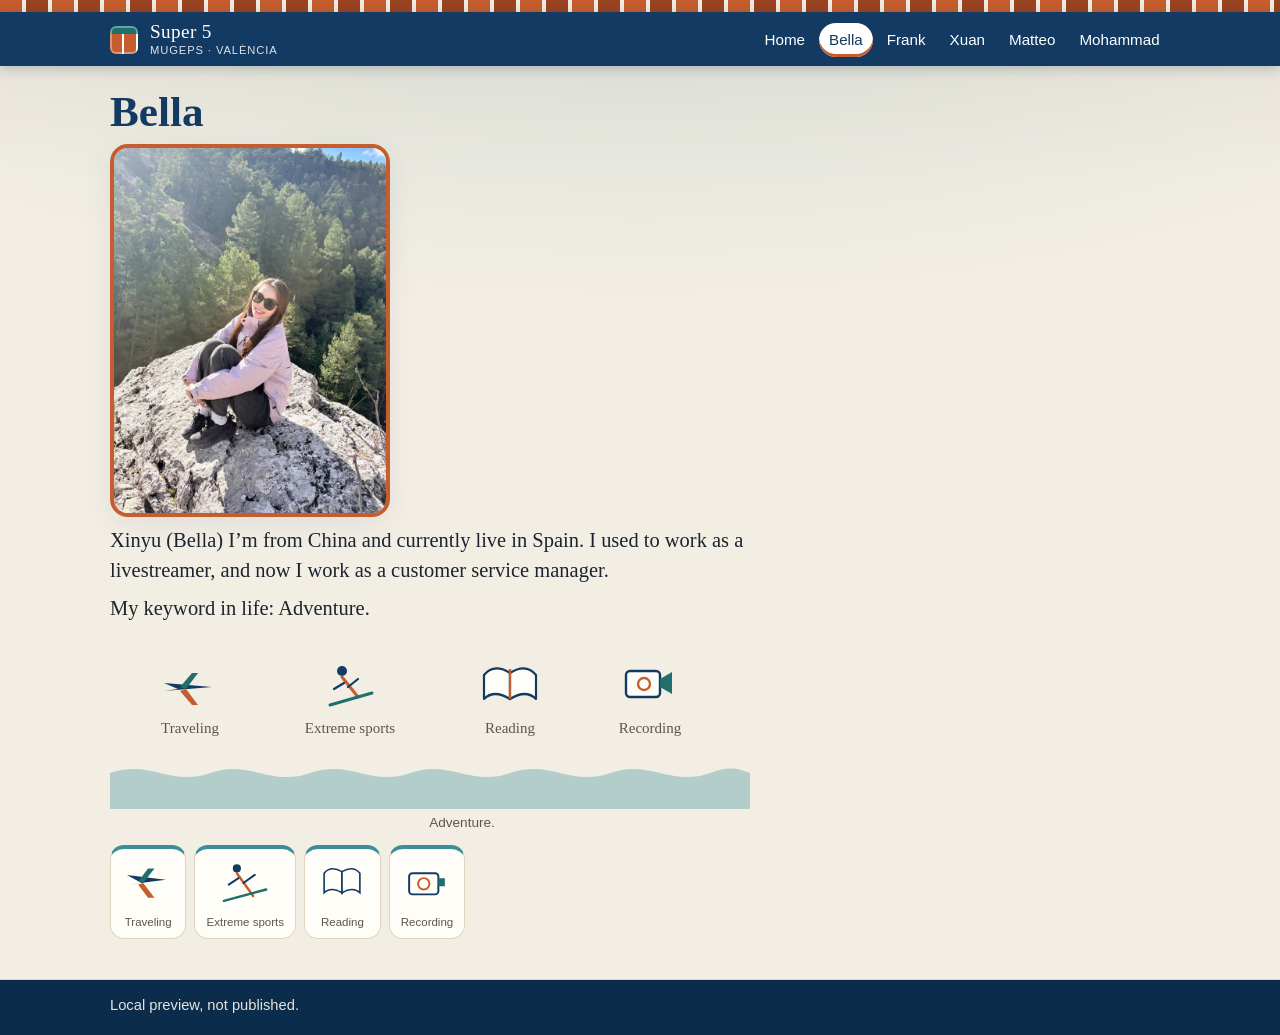
==== commit 8ee894f7: "Restore the sea behind Bella's icons" ====
--- a/bella.html
+++ b/bella.html
@@ -38,17 +38,32 @@
       <p class="voice">My keyword in life: Adventure.</p>
           <svg class="motif" viewBox="0 0 640 168" aria-hidden="true">
       <path d="M0 132 C40 118 60 146 100 132 C140 118 160 146 200 132 C240 118 260 146 300 132 C340 118 360 146 400 132 C440 118 460 146 500 132 C540 118 560 146 600 132 C620 124 630 128 640 132 V168 H0 Z" fill="#3a8f9a" opacity="0.35"/>
-      <circle cx="78" cy="46" r="18" fill="#c65d2e"/>
-      <path d="M40 118 L78 74 L116 118" fill="none" stroke="#123a63" stroke-width="4" stroke-linejoin="round"/>
-      <path d="M52 118 L78 88 L104 118" fill="none" stroke="#123a63" stroke-width="3" stroke-linejoin="round"/>
-      <path d="M128 96 C200 40 250 150 330 78 C390 28 430 70 470 96" fill="none" stroke="#c65d2e" stroke-width="3" stroke-dasharray="7 6" stroke-linecap="round"/>
-      <path d="M248 58 l22 5 -8 4 6 10 -6 2 -6 -9 -7 3 z" fill="#123a63"/>
-      <rect x="300" y="88" width="54" height="36" rx="6" fill="#fffdf8" stroke="#123a63" stroke-width="3"/>
-      <circle cx="322" cy="106" r="8" fill="none" stroke="#c65d2e" stroke-width="3"/>
-      <path d="M354 96 h10 v8 h-10 z" fill="#1f6f6d"/>
-      <path d="M500 124 L548 70 L596 124 Z" fill="#c65d2e"/>
-      <path d="M518 124 L548 90 L578 124 Z" fill="#9a4320"/>
-      <path d="M168 124 L196 86 L224 124 Z" fill="#1f6f6d"/>
+      <g transform="translate(80 48)" fill="#123a63">
+        <path d="M-26 2 L22 -2 L-26 -6 L-12 0 Z"/>
+        <path d="M-4 0 L8 16 L2 16 L-10 2 Z" fill="#c65d2e"/>
+        <path d="M-4 0 L8 -16 L2 -16 L-10 -2 Z" fill="#1f6f6d"/>
+      </g>
+      <text x="80" y="92" text-anchor="middle" font-size="15" fill="#5c564c" font-family="Georgia, serif">Traveling</text>
+      <g transform="translate(240 46)" fill="none" stroke-linecap="round" stroke-linejoin="round">
+        <circle cx="-8" cy="-16" r="5" fill="#123a63" stroke="none"/>
+        <path d="M-8 -10 L8 10" stroke="#c65d2e" stroke-width="3"/>
+        <path d="M-6 -4 L-16 2 M-2 0 L8 -8" stroke="#123a63" stroke-width="2.2"/>
+        <path d="M-20 18 L22 6" stroke="#1f6f6d" stroke-width="3"/>
+      </g>
+      <text x="240" y="92" text-anchor="middle" font-size="15" fill="#5c564c" font-family="Georgia, serif">Extreme sports</text>
+      <g transform="translate(400 42)" fill="#fffdf8" stroke="#123a63" stroke-width="2.2" stroke-linejoin="round">
+        <path d="M0 -14 v30"/>
+        <path d="M0 -10 Q-16 -20 -26 -8 v24 Q-16 6 0 16 Z"/>
+        <path d="M0 -10 Q16 -20 26 -8 v24 Q16 6 0 16 Z"/>
+        <path d="M0 -14 v30" stroke="#c65d2e"/>
+      </g>
+      <text x="400" y="92" text-anchor="middle" font-size="15" fill="#5c564c" font-family="Georgia, serif">Reading</text>
+      <g transform="translate(540 44)">
+        <rect x="-24" y="-14" width="34" height="26" rx="4" fill="#fffdf8" stroke="#123a63" stroke-width="2.4"/>
+        <circle cx="-6" cy="-1" r="6" fill="none" stroke="#c65d2e" stroke-width="2.4"/>
+        <path d="M10 -6 l12 -7 v22 l-12 -7 z" fill="#1f6f6d"/>
+      </g>
+      <text x="540" y="92" text-anchor="middle" font-size="15" fill="#5c564c" font-family="Georgia, serif">Recording</text>
     </svg>
       <p class="icon-hint">Adventure.</p>
 <ul class="board-boxes">
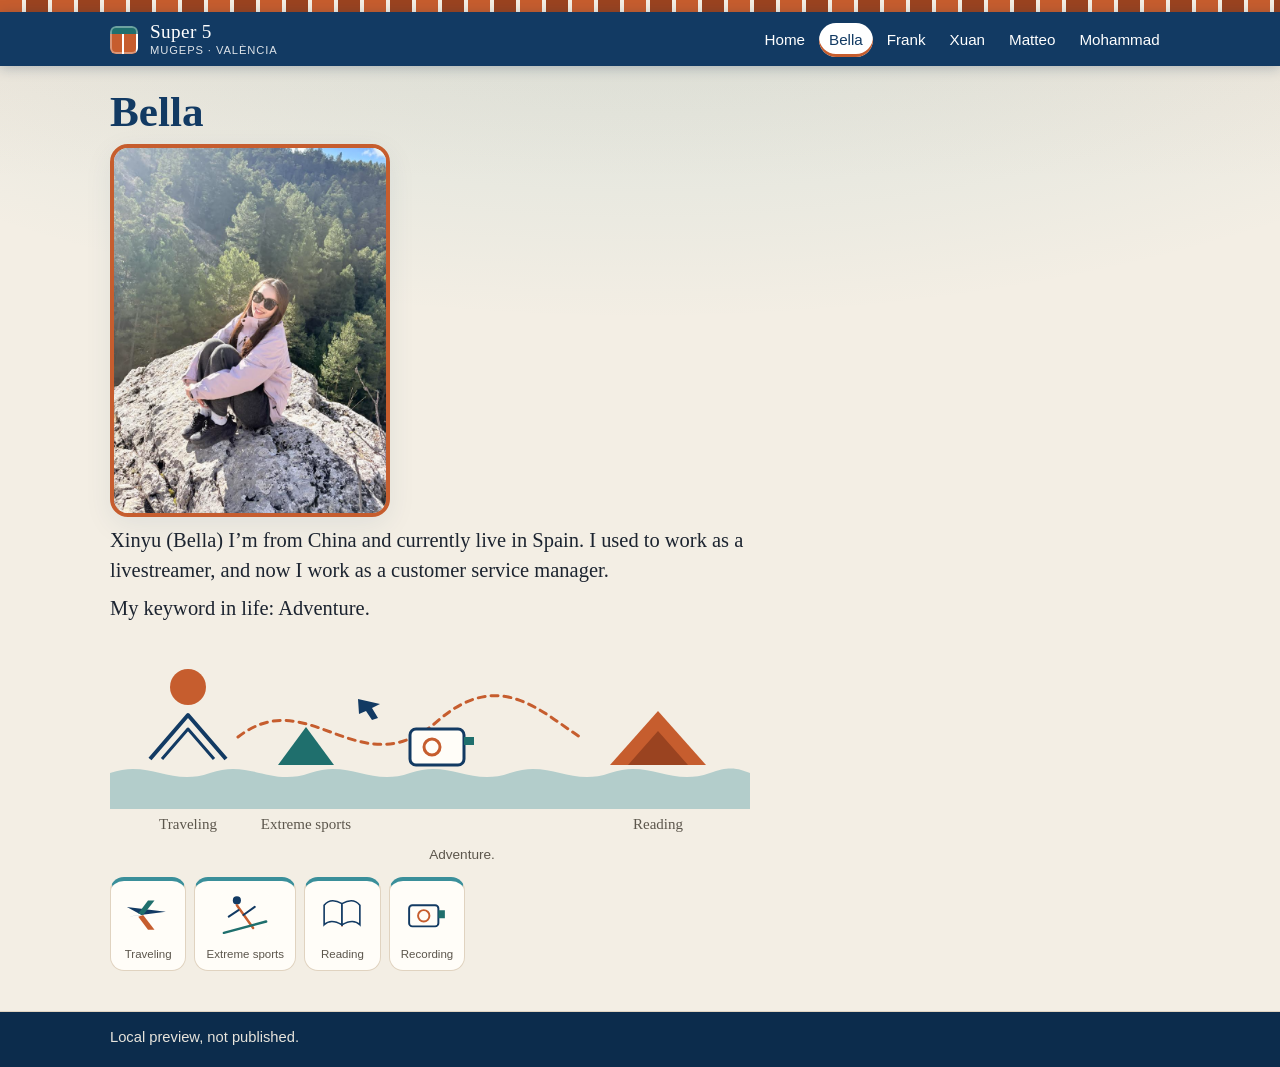
==== commit e32a3157: "Label Bella's pyramid icons without changing them" ====
--- a/bella.html
+++ b/bella.html
@@ -36,34 +36,22 @@
       <img class="face" src="assets/bella-face.png" alt="Bella">
       <p class="voice">Xinyu (Bella) I’m from China and currently live in Spain. I used to work as a livestreamer, and now I work as a customer service manager.</p>
       <p class="voice">My keyword in life: Adventure.</p>
-          <svg class="motif" viewBox="0 0 640 168" aria-hidden="true">
+          <svg class="motif" viewBox="0 0 640 200" aria-hidden="true">
       <path d="M0 132 C40 118 60 146 100 132 C140 118 160 146 200 132 C240 118 260 146 300 132 C340 118 360 146 400 132 C440 118 460 146 500 132 C540 118 560 146 600 132 C620 124 630 128 640 132 V168 H0 Z" fill="#3a8f9a" opacity="0.35"/>
-      <g transform="translate(80 48)" fill="#123a63">
-        <path d="M-26 2 L22 -2 L-26 -6 L-12 0 Z"/>
-        <path d="M-4 0 L8 16 L2 16 L-10 2 Z" fill="#c65d2e"/>
-        <path d="M-4 0 L8 -16 L2 -16 L-10 -2 Z" fill="#1f6f6d"/>
-      </g>
-      <text x="80" y="92" text-anchor="middle" font-size="15" fill="#5c564c" font-family="Georgia, serif">Traveling</text>
-      <g transform="translate(240 46)" fill="none" stroke-linecap="round" stroke-linejoin="round">
-        <circle cx="-8" cy="-16" r="5" fill="#123a63" stroke="none"/>
-        <path d="M-8 -10 L8 10" stroke="#c65d2e" stroke-width="3"/>
-        <path d="M-6 -4 L-16 2 M-2 0 L8 -8" stroke="#123a63" stroke-width="2.2"/>
-        <path d="M-20 18 L22 6" stroke="#1f6f6d" stroke-width="3"/>
-      </g>
-      <text x="240" y="92" text-anchor="middle" font-size="15" fill="#5c564c" font-family="Georgia, serif">Extreme sports</text>
-      <g transform="translate(400 42)" fill="#fffdf8" stroke="#123a63" stroke-width="2.2" stroke-linejoin="round">
-        <path d="M0 -14 v30"/>
-        <path d="M0 -10 Q-16 -20 -26 -8 v24 Q-16 6 0 16 Z"/>
-        <path d="M0 -10 Q16 -20 26 -8 v24 Q16 6 0 16 Z"/>
-        <path d="M0 -14 v30" stroke="#c65d2e"/>
-      </g>
-      <text x="400" y="92" text-anchor="middle" font-size="15" fill="#5c564c" font-family="Georgia, serif">Reading</text>
-      <g transform="translate(540 44)">
-        <rect x="-24" y="-14" width="34" height="26" rx="4" fill="#fffdf8" stroke="#123a63" stroke-width="2.4"/>
-        <circle cx="-6" cy="-1" r="6" fill="none" stroke="#c65d2e" stroke-width="2.4"/>
-        <path d="M10 -6 l12 -7 v22 l-12 -7 z" fill="#1f6f6d"/>
-      </g>
-      <text x="540" y="92" text-anchor="middle" font-size="15" fill="#5c564c" font-family="Georgia, serif">Recording</text>
+      <circle cx="78" cy="46" r="18" fill="#c65d2e"/>
+      <path d="M40 118 L78 74 L116 118" fill="none" stroke="#123a63" stroke-width="4" stroke-linejoin="round"/>
+      <path d="M52 118 L78 88 L104 118" fill="none" stroke="#123a63" stroke-width="3" stroke-linejoin="round"/>
+      <path d="M128 96 C200 40 250 150 330 78 C390 28 430 70 470 96" fill="none" stroke="#c65d2e" stroke-width="3" stroke-dasharray="7 6" stroke-linecap="round"/>
+      <path d="M248 58 l22 5 -8 4 6 10 -6 2 -6 -9 -7 3 z" fill="#123a63"/>
+      <rect x="300" y="88" width="54" height="36" rx="6" fill="#fffdf8" stroke="#123a63" stroke-width="3"/>
+      <circle cx="322" cy="106" r="8" fill="none" stroke="#c65d2e" stroke-width="3"/>
+      <path d="M354 96 h10 v8 h-10 z" fill="#1f6f6d"/>
+      <path d="M500 124 L548 70 L596 124 Z" fill="#c65d2e"/>
+      <path d="M518 124 L548 90 L578 124 Z" fill="#9a4320"/>
+      <path d="M168 124 L196 86 L224 124 Z" fill="#1f6f6d"/>
+      <text x="78" y="188" text-anchor="middle" font-size="15" fill="#5c564c" font-family="Georgia, serif">Traveling</text>
+      <text x="196" y="188" text-anchor="middle" font-size="15" fill="#5c564c" font-family="Georgia, serif">Extreme sports</text>
+      <text x="548" y="188" text-anchor="middle" font-size="15" fill="#5c564c" font-family="Georgia, serif">Reading</text>
     </svg>
       <p class="icon-hint">Adventure.</p>
 <ul class="board-boxes">
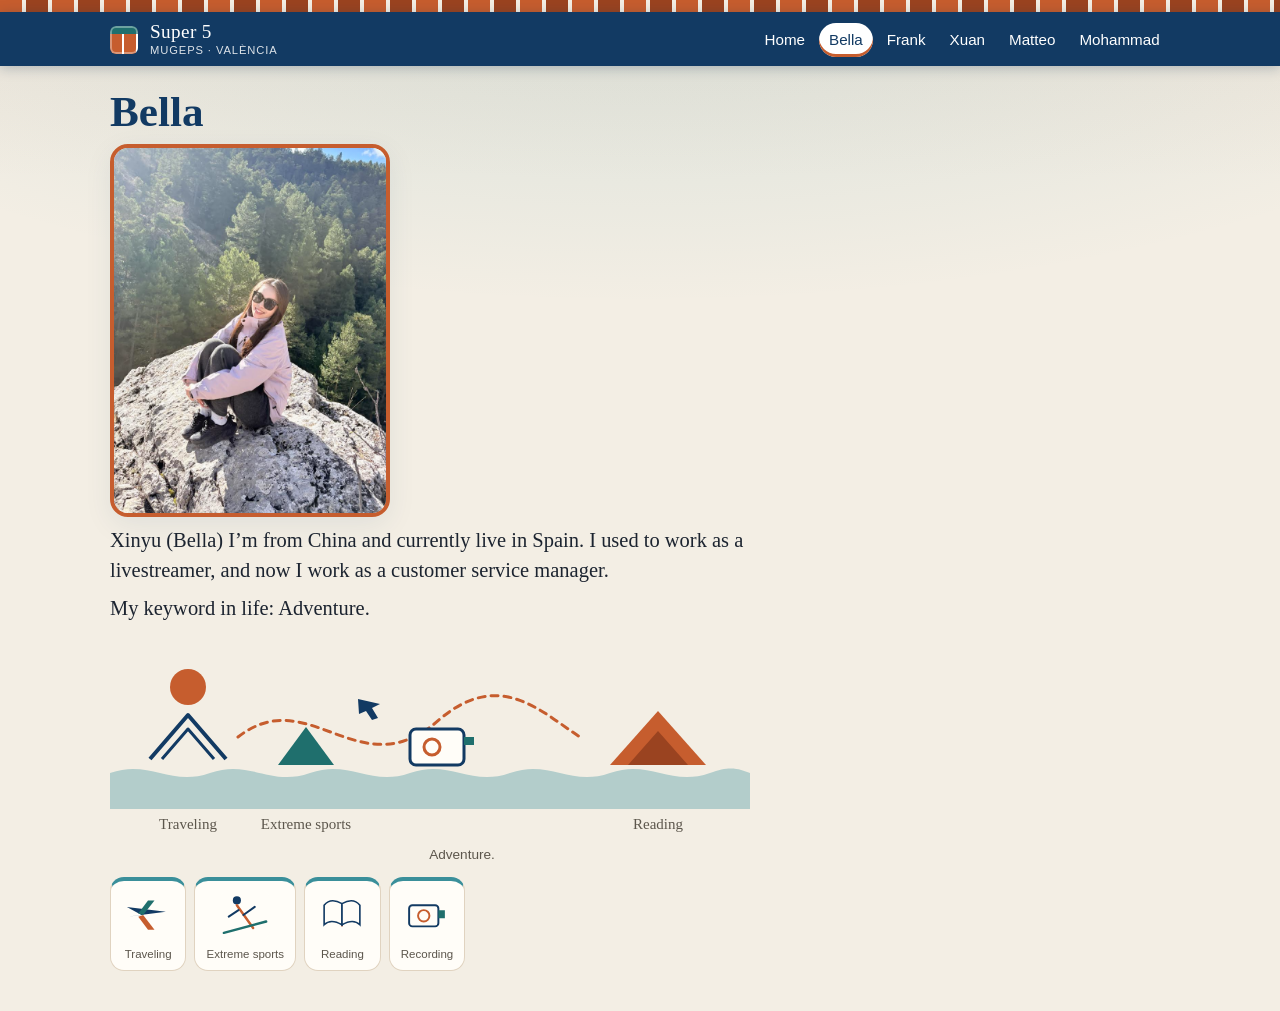
==== commit 4762a970: "Remove the unpublished footer from the public site" ====
--- a/bella.html
+++ b/bella.html
@@ -63,9 +63,6 @@
     </article>
   </main>
 
-  <footer class="site-footer">
-    <p>Local preview, not published.</p>
-  </footer>
 
 </body>
 </html>
--- a/styles.css
+++ b/styles.css
@@ -1031,3 +1031,11 @@
   max-width: 6.2rem;
 }
 .mind-node { display: flex; flex-direction: column; align-items: flex-start; gap: 0.15rem; }
+
+.langs { margin-top: 0.8rem; }
+.langs .lang {
+  font-family: Georgia, serif;
+  font-size: 1.15rem;
+  letter-spacing: 0.04em;
+  color: var(--ink);
+}
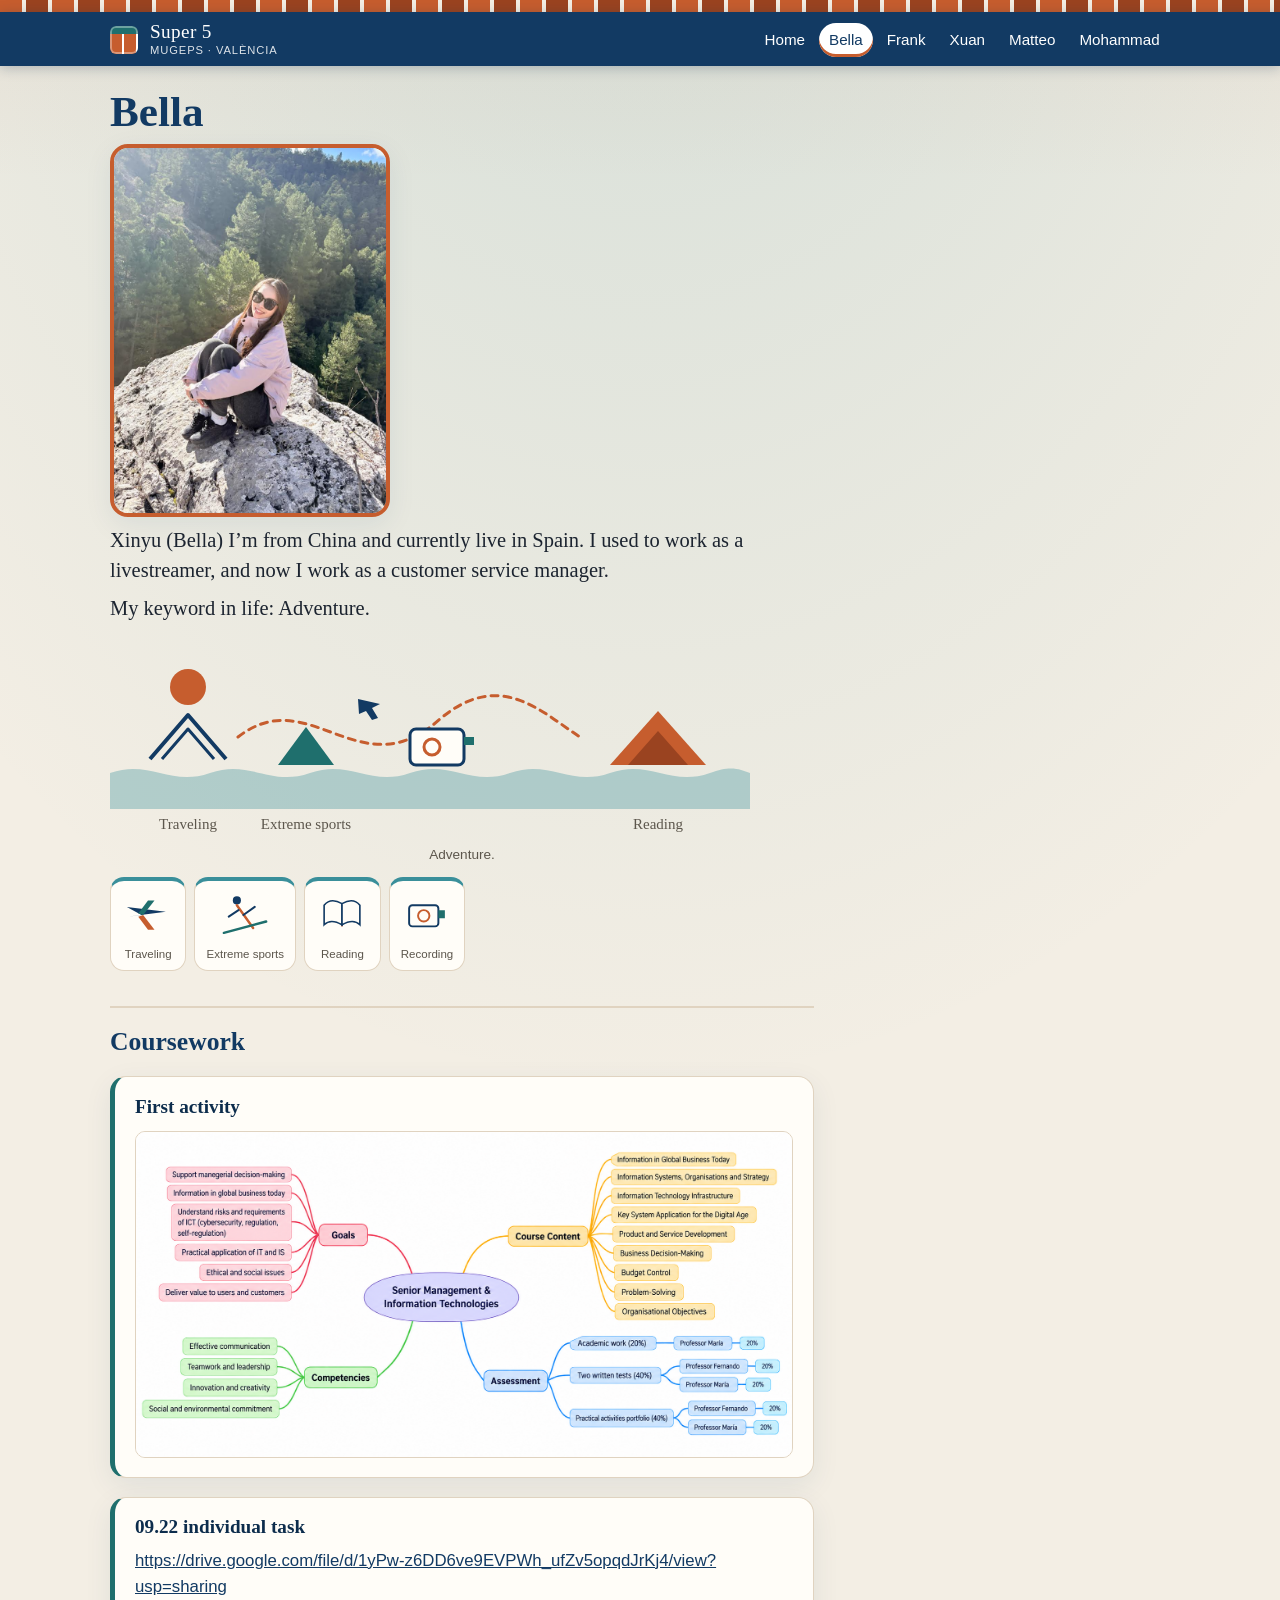
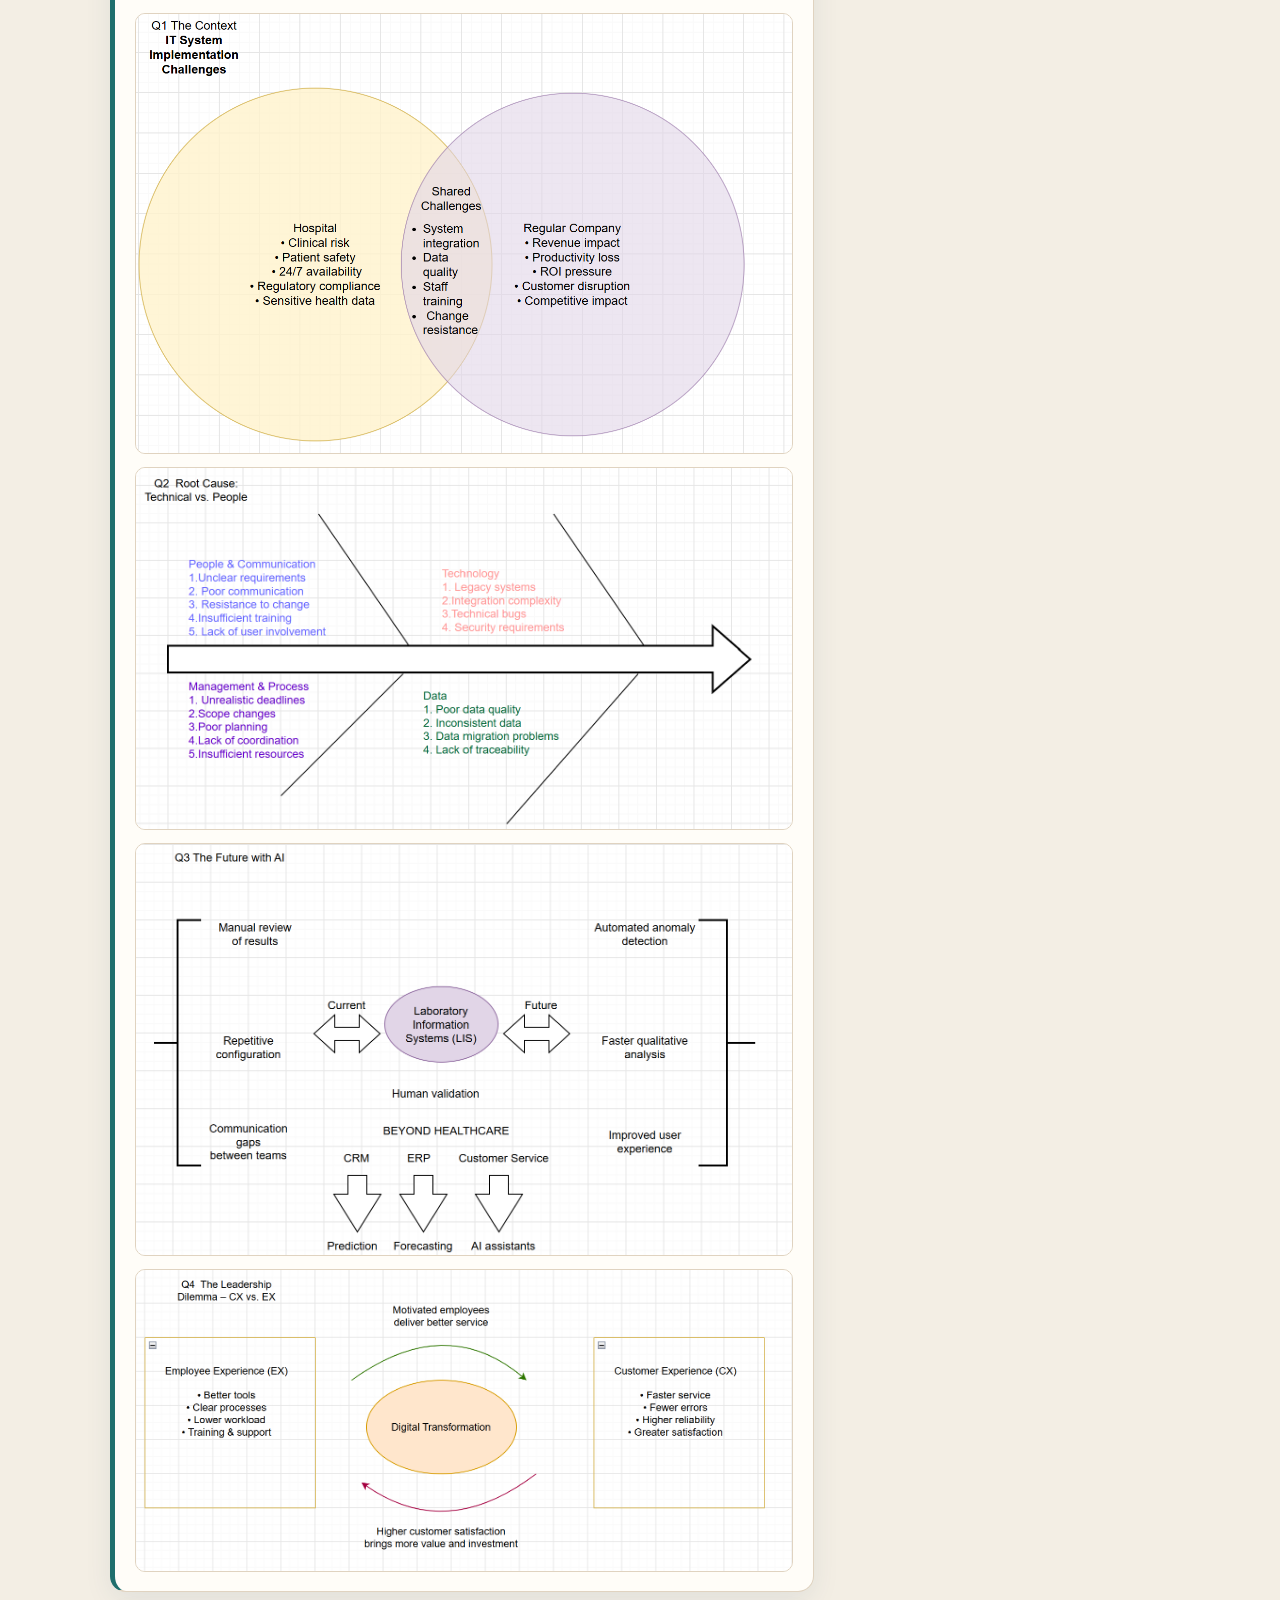
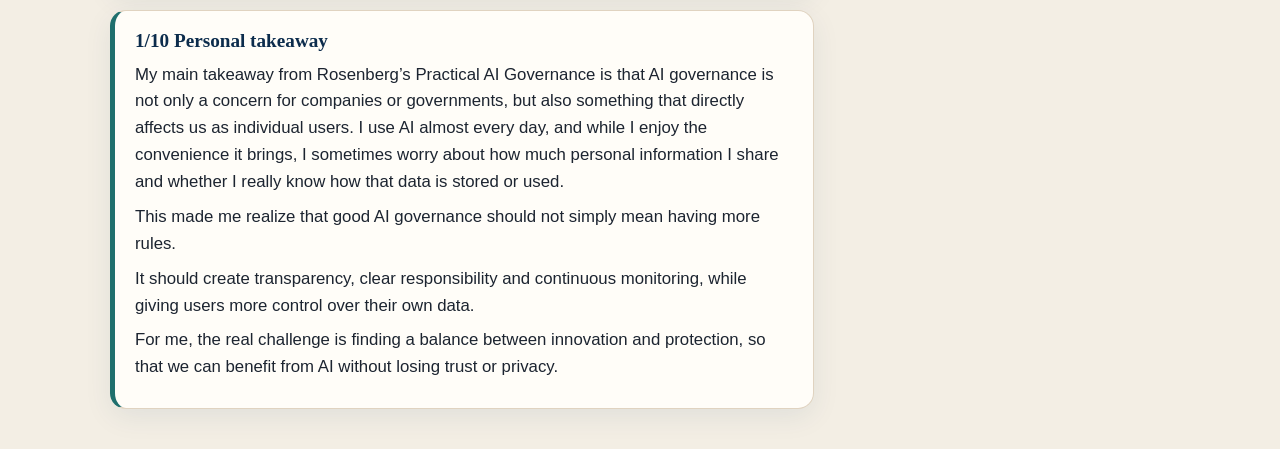
==== commit d5cd3398: "Add coursework sections to the five member pages (from course sheet tabs)" ====
--- a/bella.html
+++ b/bella.html
@@ -4,7 +4,7 @@
   <meta charset="UTF-8">
   <meta name="viewport" content="width=device-width, initial-scale=1">
   <title>Bella · Super 5</title>
-  <link rel="stylesheet" href="styles.css?v=20261003-1500">
+  <link rel="stylesheet" href="styles.css?v=20261024-1700">
 </head>
 <body>
   <div class="tile-bar" aria-hidden="true"></div>
@@ -60,6 +60,26 @@
         <li><svg role="img" aria-label="Reading" class="mini" viewBox="0 0 64 64"><path d="M32 18 v28" fill="none" stroke="#c65d2e" stroke-width="2"/><path d="M32 18 Q18 10 10 20 v24 Q18 36 32 44 Z" fill="#fffdf8" stroke="#123a63" stroke-width="2"/><path d="M32 18 Q46 10 54 20 v24 Q46 36 32 44 Z" fill="#fffdf8" stroke="#123a63" stroke-width="2"/></svg><span>Reading</span></li>
         <li><svg role="img" aria-label="Recording" class="mini" viewBox="0 0 64 64"><rect x="10" y="20" width="36" height="26" rx="4" fill="#fffdf8" stroke="#123a63" stroke-width="2.4"/><circle cx="28" cy="33" r="7" fill="none" stroke="#c65d2e" stroke-width="2.4"/><path d="M46 26 h8 v10 h-8 z" fill="#1f6f6d"/></svg><span>Recording</span></li>
       </ul>
+
+      <section class="coursework" aria-labelledby="coursework-title">
+        <h2 id="coursework-title">Coursework</h2>
+        <section class="work-block">
+          <h3>First activity</h3>
+          <figure class="work-fig"><a href="assets/work/bella/01-course-mind-map.png"><img src="assets/work/bella/01-course-mind-map.png" alt="Mind map of the Senior Management &amp; Information Technologies course: goals, course content, competencies and assessment" width="1600" height="793" loading="lazy"></a></figure>
+        </section>
+        <section class="work-block">
+          <h3>09.22 individual task</h3>
+          <p class="work-link"><a href="https://drive.google.com/file/d/1yPw-z6DD6ve9EVPWh_ufZv5opqdJrKj4/view?usp=sharing">https://drive.google.com/file/d/1yPw-z6DD6ve9EVPWh_ufZv5opqdJrKj4/view?usp=sharing</a></p>
+          <figure class="work-fig"><a href="assets/work/bella/02-q1-context.png"><img src="assets/work/bella/02-q1-context.png" alt="Q1 The Context – IT System Implementation Challenges: Venn diagram comparing a hospital and a regular company, with shared challenges in the middle" width="1301" height="871" loading="lazy"></a></figure>
+          <figure class="work-fig"><a href="assets/work/bella/03-q2-root-cause.png"><img src="assets/work/bella/03-q2-root-cause.png" alt="Q2 Root Cause: Technical vs. People – fishbone diagram with people &amp; communication, technology, management &amp; process, and data causes" width="1398" height="770" loading="lazy"></a></figure>
+          <figure class="work-fig"><a href="assets/work/bella/04-q3-future-ai.png"><img src="assets/work/bella/04-q3-future-ai.png" alt="Q3 The Future with AI – Laboratory Information Systems today and in the future, and uses beyond healthcare" width="1390" height="871" loading="lazy"></a></figure>
+          <figure class="work-fig"><a href="assets/work/bella/05-q4-leadership-dilemma.png"><img src="assets/work/bella/05-q4-leadership-dilemma.png" alt="Q4 The Leadership Dilemma – CX vs. EX: employee experience and customer experience linked through digital transformation" width="1540" height="707" loading="lazy"></a></figure>
+        </section>
+        <section class="work-block">
+          <h3>1/10 Personal takeaway</h3>
+          <div class="work-text"><p>My main takeaway from Rosenberg’s Practical AI Governance is that AI governance is not only a concern for companies or governments, but also something that directly affects us as individual users. I use AI almost every day, and while I enjoy the convenience it brings, I sometimes worry about how much personal information I share and whether I really know how that data is stored or used.</p><p>This made me realize that good AI governance should not simply mean having more rules.</p><p>It should create transparency, clear responsibility and continuous monitoring, while giving users more control over their own data.</p><p>For me, the real challenge is finding a balance between innovation and protection, so that we can benefit from AI without losing trust or privacy.</p></div>
+        </section>
+      </section>
     </article>
   </main>
 
--- a/styles.css
+++ b/styles.css
@@ -1039,3 +1039,33 @@
   letter-spacing: 0.04em;
   color: var(--ink);
 }
+
+/* —— Coursework (added Oct 2026) —— */
+.coursework { margin-top: 2.2rem; padding-top: 1.2rem; border-top: 2px solid var(--line); }
+.coursework > h2 { font-size: 1.6rem; color: var(--blue); }
+.work-block {
+  margin-top: 1.15rem;
+  background: var(--paper);
+  border: 1px solid var(--line);
+  border-left: 5px solid var(--teal);
+  border-radius: 16px;
+  padding: 1.1rem 1.25rem 1.2rem;
+  box-shadow: var(--shadow);
+}
+.work-block h3 { margin: 0 0 0.6rem; font-size: 1.2rem; color: var(--blue-deep); }
+.work-block h4 { margin: 1rem 0 0.35rem; font-family: Palatino, "Palatino Linotype", Georgia, serif; color: var(--tile-deep); font-size: 1.05rem; }
+.work-date {
+  display: inline-block; margin: 0 0 0.35rem; padding: 0.1rem 0.55rem;
+  border-radius: 999px; background: var(--tile); color: var(--white);
+  font-size: 0.82rem; font-weight: 600;
+}
+.work-text p { margin: 0.5rem 0; line-height: 1.6; }
+.work-fig { margin: 0.8rem 0 0; }
+.work-fig img {
+  display: block; width: 100%; height: auto;
+  border: 1px solid var(--line); border-radius: 10px; background: var(--white);
+}
+.work-link { margin: 0.3rem 0 0.4rem; overflow-wrap: anywhere; }
+.work-refs { padding-left: 1.1rem; margin: 0.3rem 0; font-size: 0.92rem; }
+.work-refs li { margin: 0.35rem 0; overflow-wrap: anywhere; }
+.work-fig.cover img { width: min(100%, 240px); }
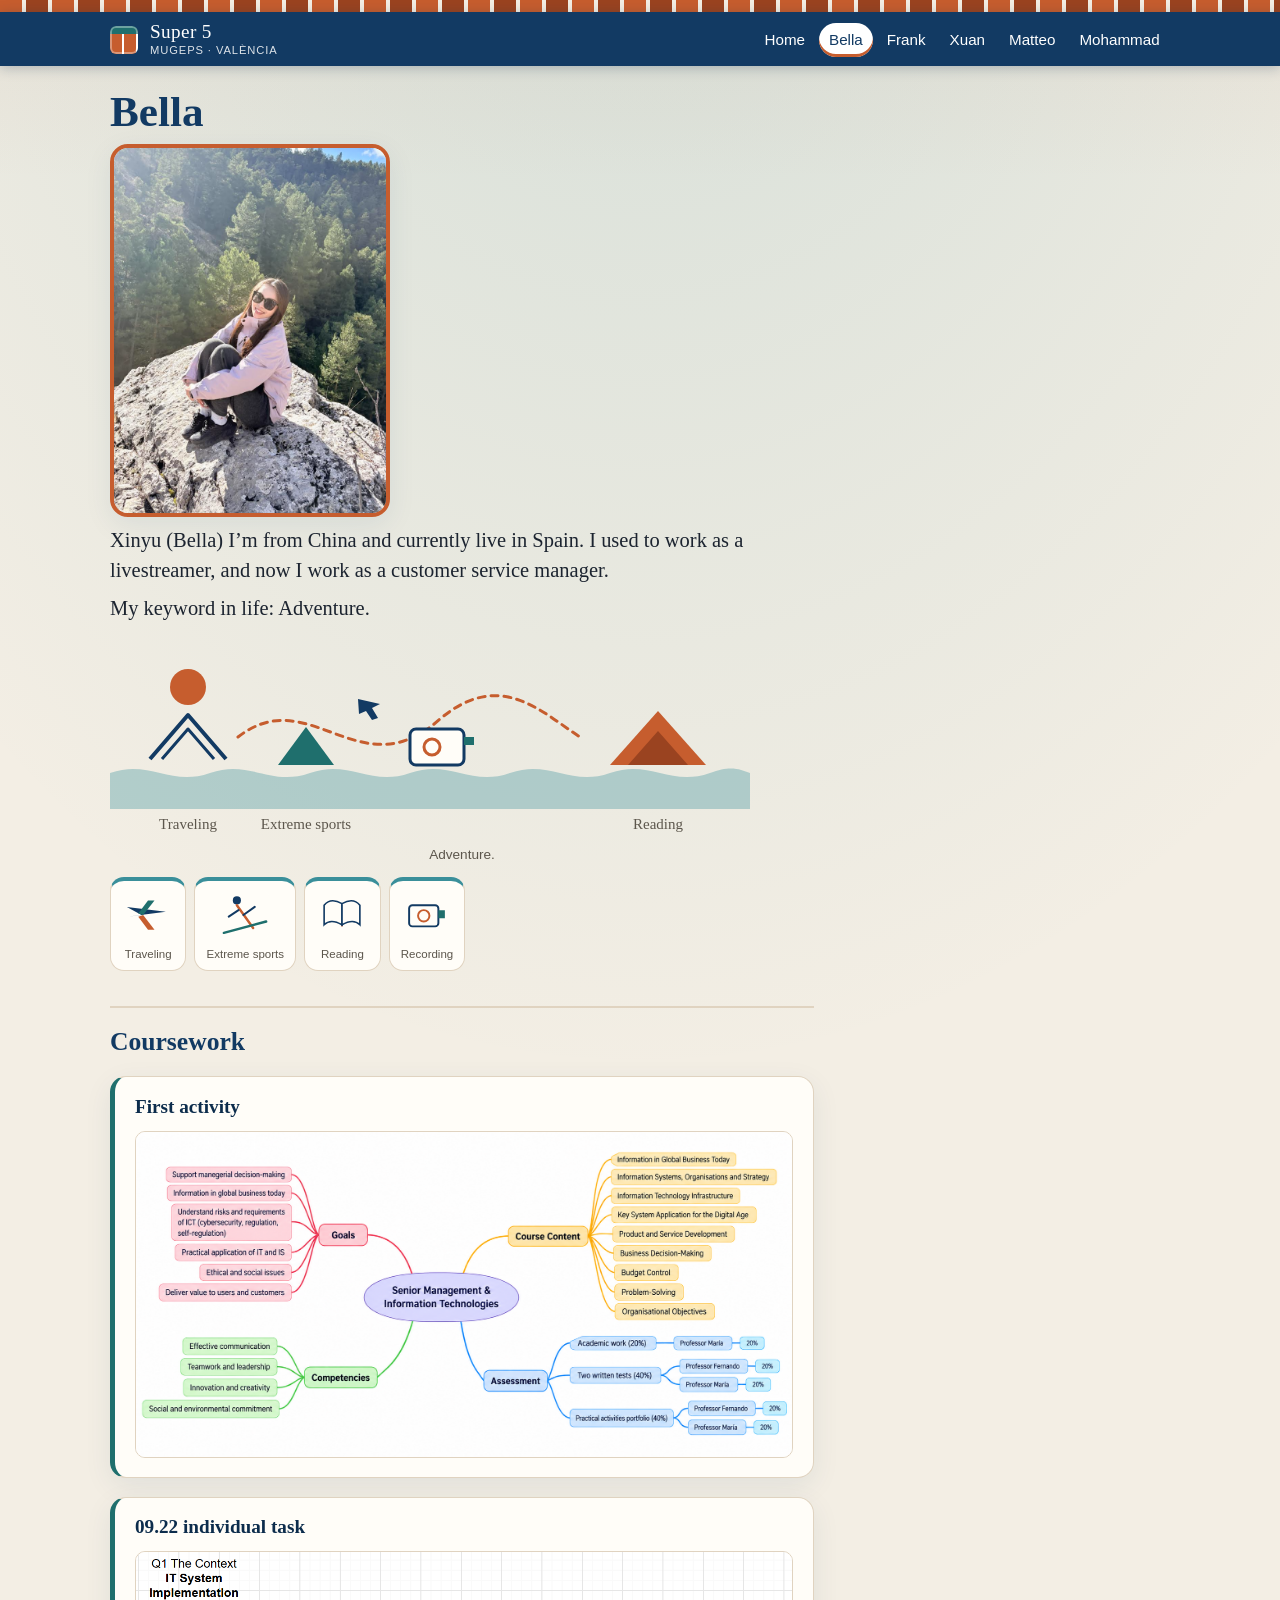
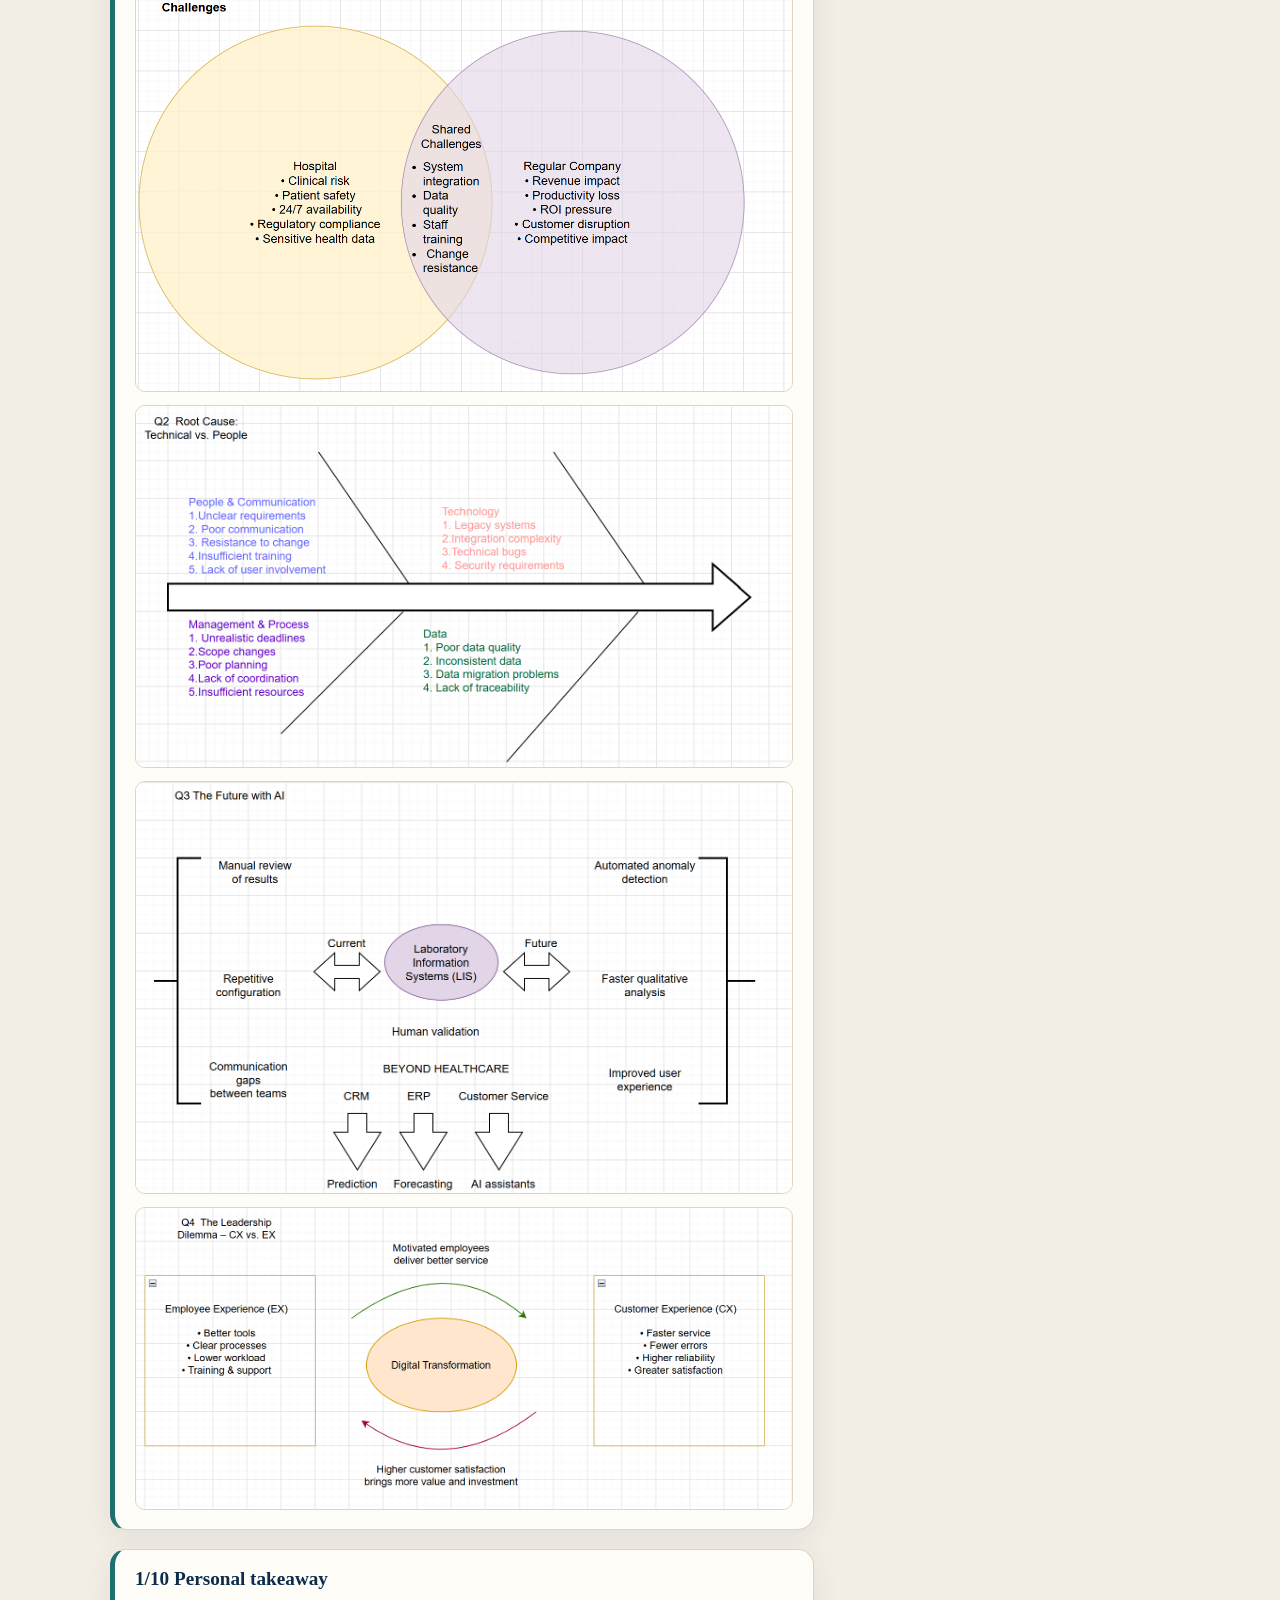
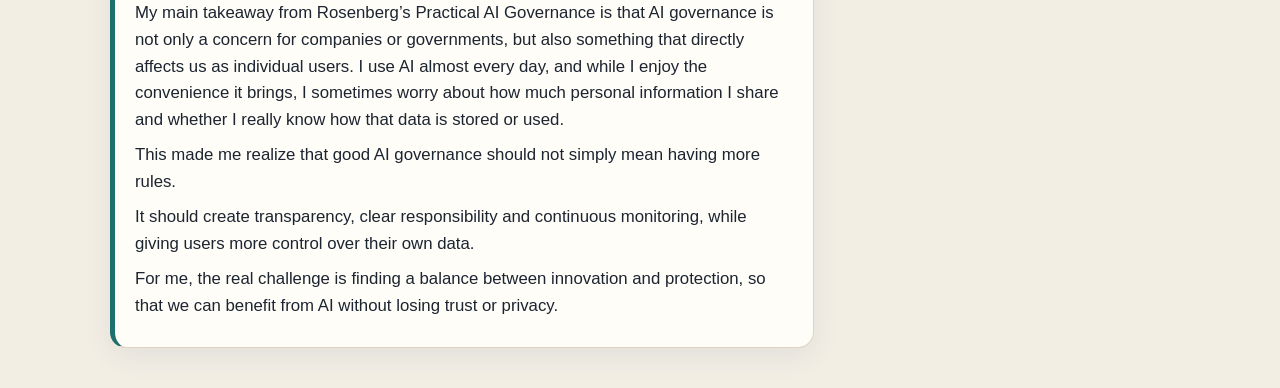
==== commit f3f5dd75: "Remove Google Drive links from Bella's and Xiaojuan's tasks" ====
--- a/bella.html
+++ b/bella.html
@@ -69,7 +69,6 @@
         </section>
         <section class="work-block">
           <h3>09.22 individual task</h3>
-          <p class="work-link"><a href="https://drive.google.com/file/d/1yPw-z6DD6ve9EVPWh_ufZv5opqdJrKj4/view?usp=sharing">https://drive.google.com/file/d/1yPw-z6DD6ve9EVPWh_ufZv5opqdJrKj4/view?usp=sharing</a></p>
           <figure class="work-fig"><a href="assets/work/bella/02-q1-context.png"><img src="assets/work/bella/02-q1-context.png" alt="Q1 The Context – IT System Implementation Challenges: Venn diagram comparing a hospital and a regular company, with shared challenges in the middle" width="1301" height="871" loading="lazy"></a></figure>
           <figure class="work-fig"><a href="assets/work/bella/03-q2-root-cause.png"><img src="assets/work/bella/03-q2-root-cause.png" alt="Q2 Root Cause: Technical vs. People – fishbone diagram with people &amp; communication, technology, management &amp; process, and data causes" width="1398" height="770" loading="lazy"></a></figure>
           <figure class="work-fig"><a href="assets/work/bella/04-q3-future-ai.png"><img src="assets/work/bella/04-q3-future-ai.png" alt="Q3 The Future with AI – Laboratory Information Systems today and in the future, and uses beyond healthcare" width="1390" height="871" loading="lazy"></a></figure>
